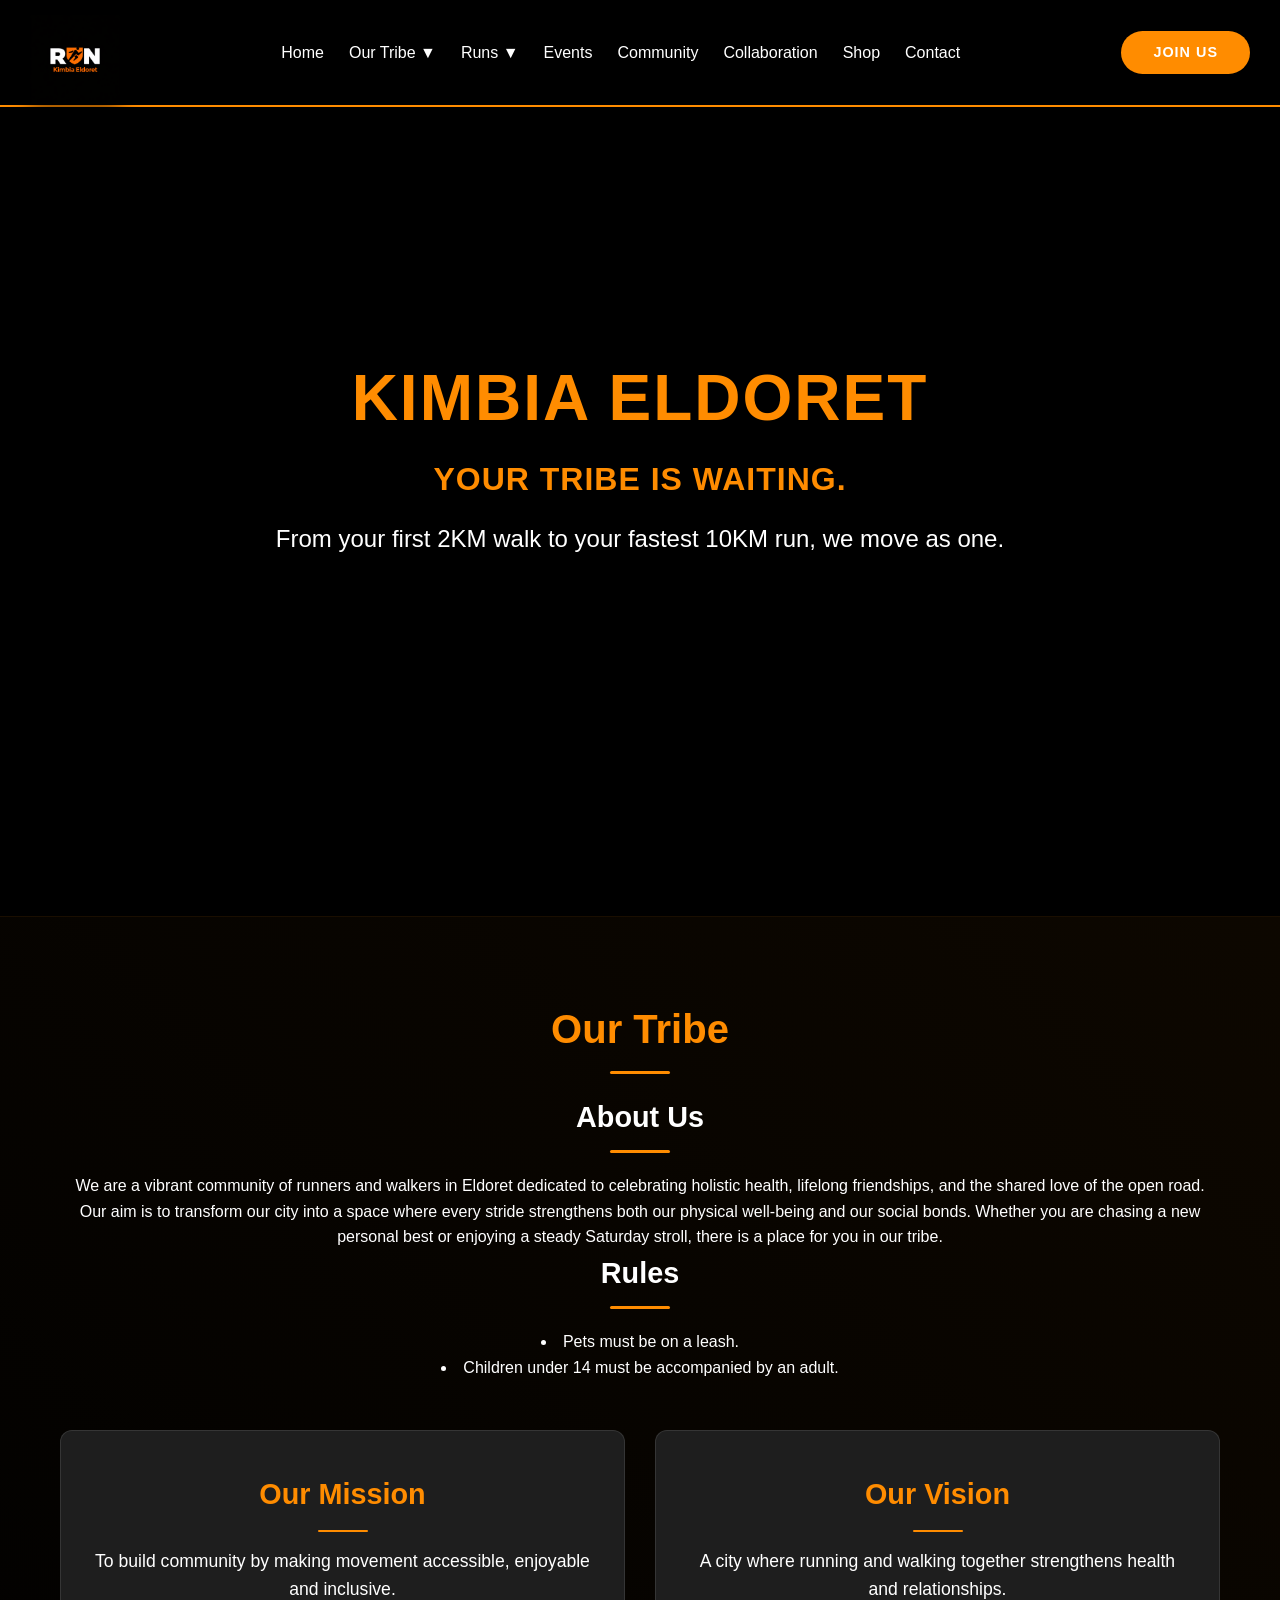
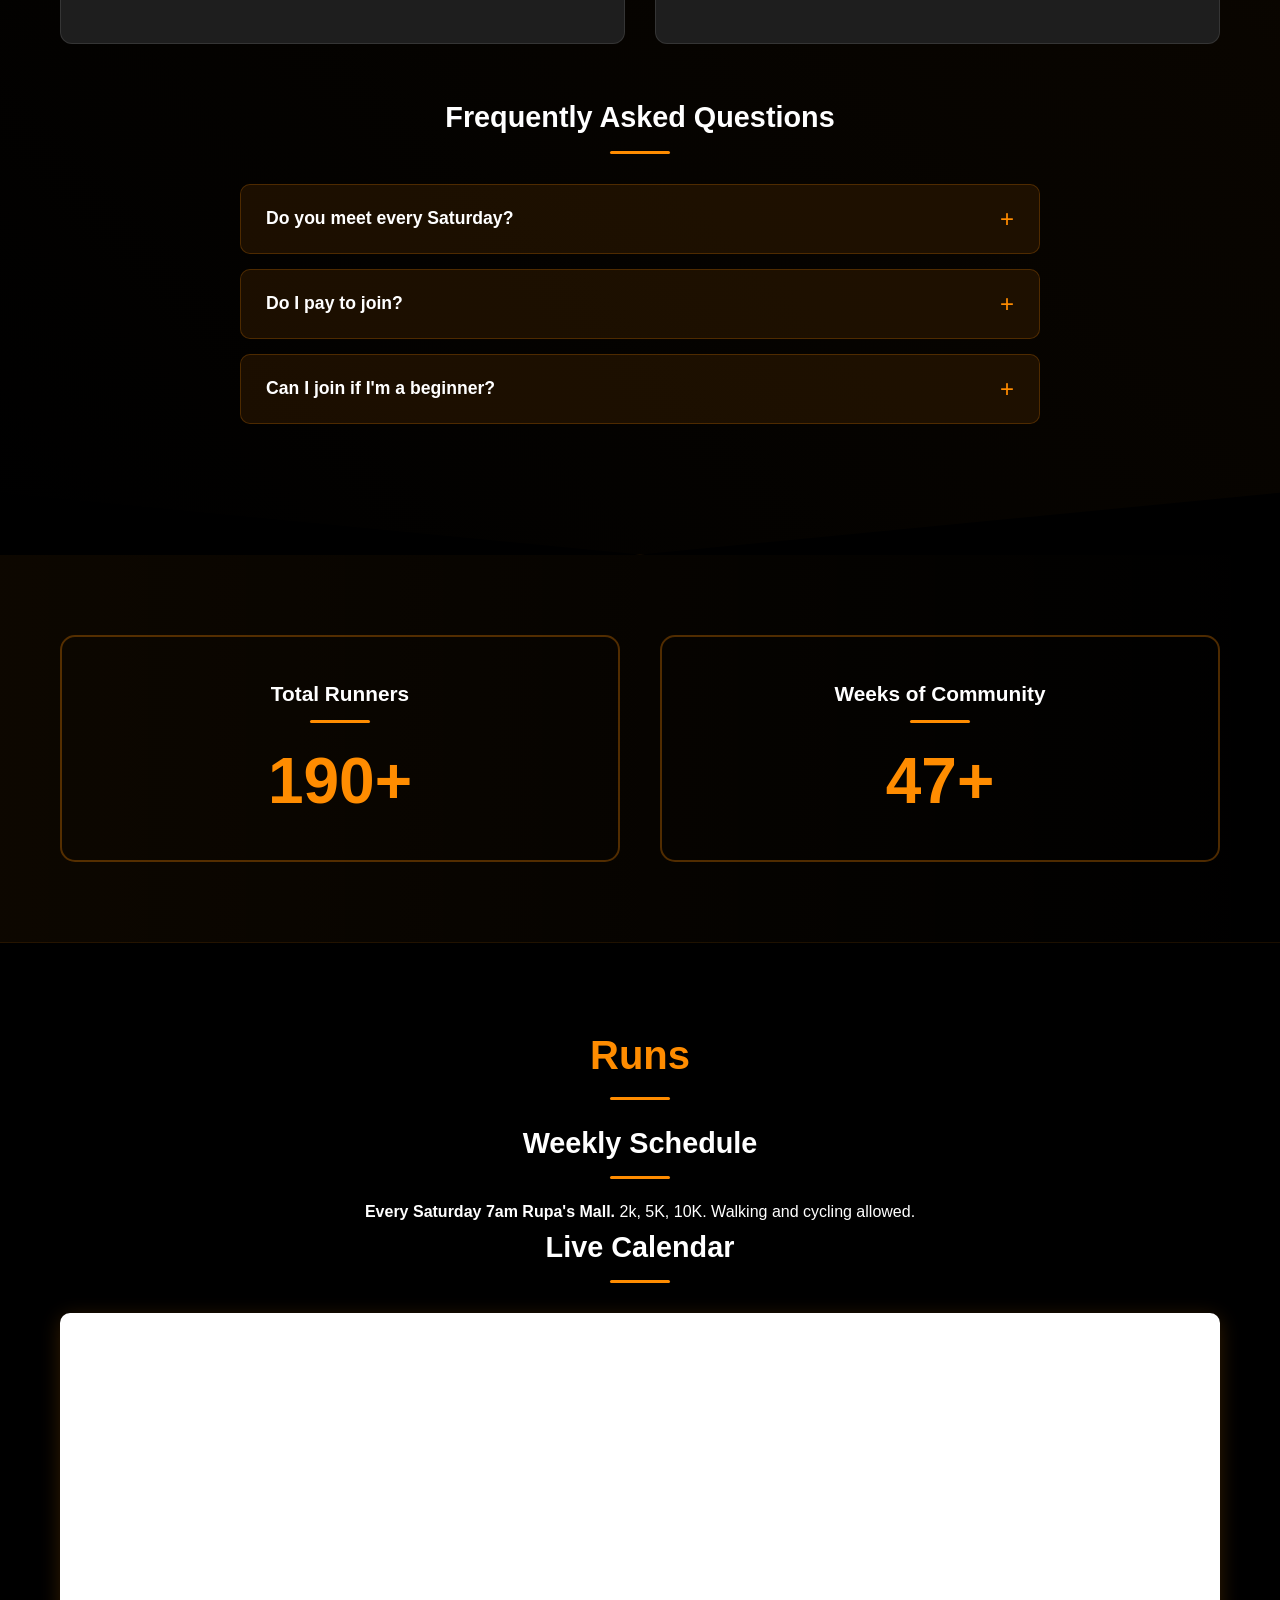
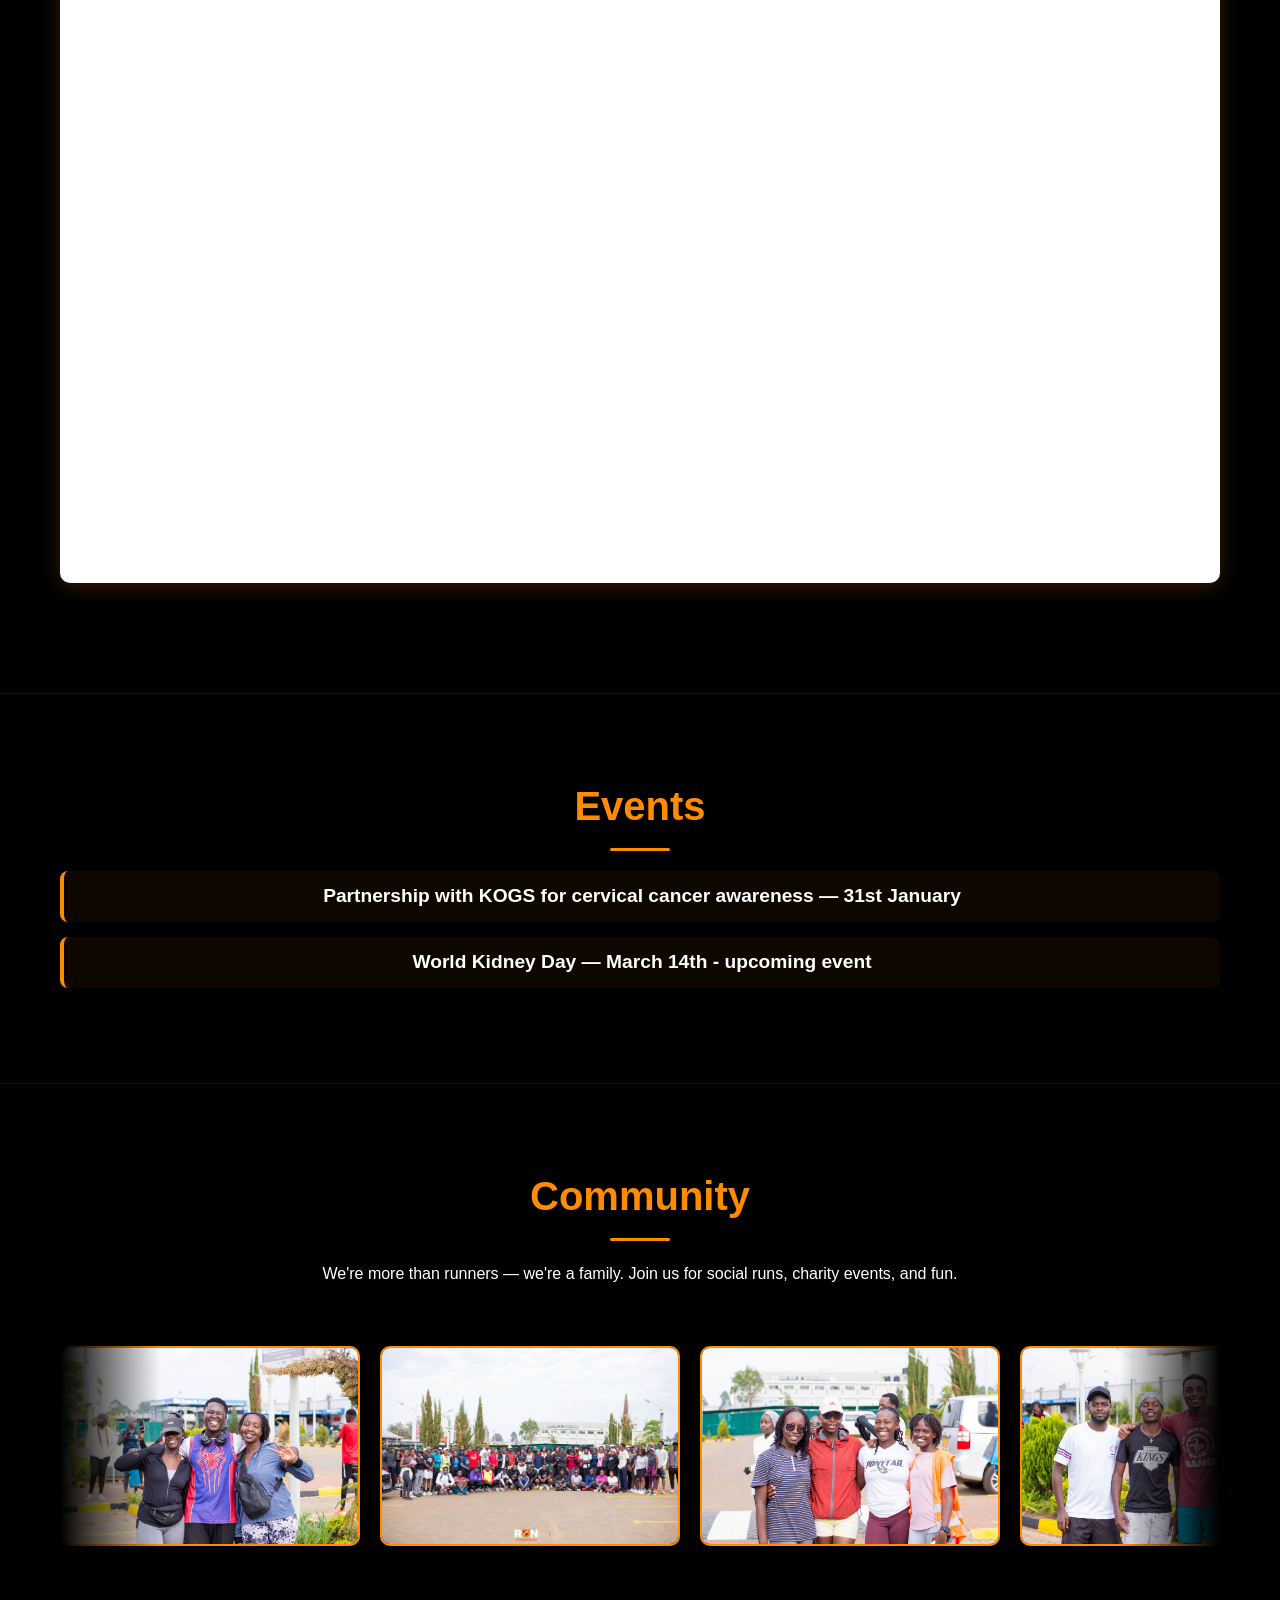
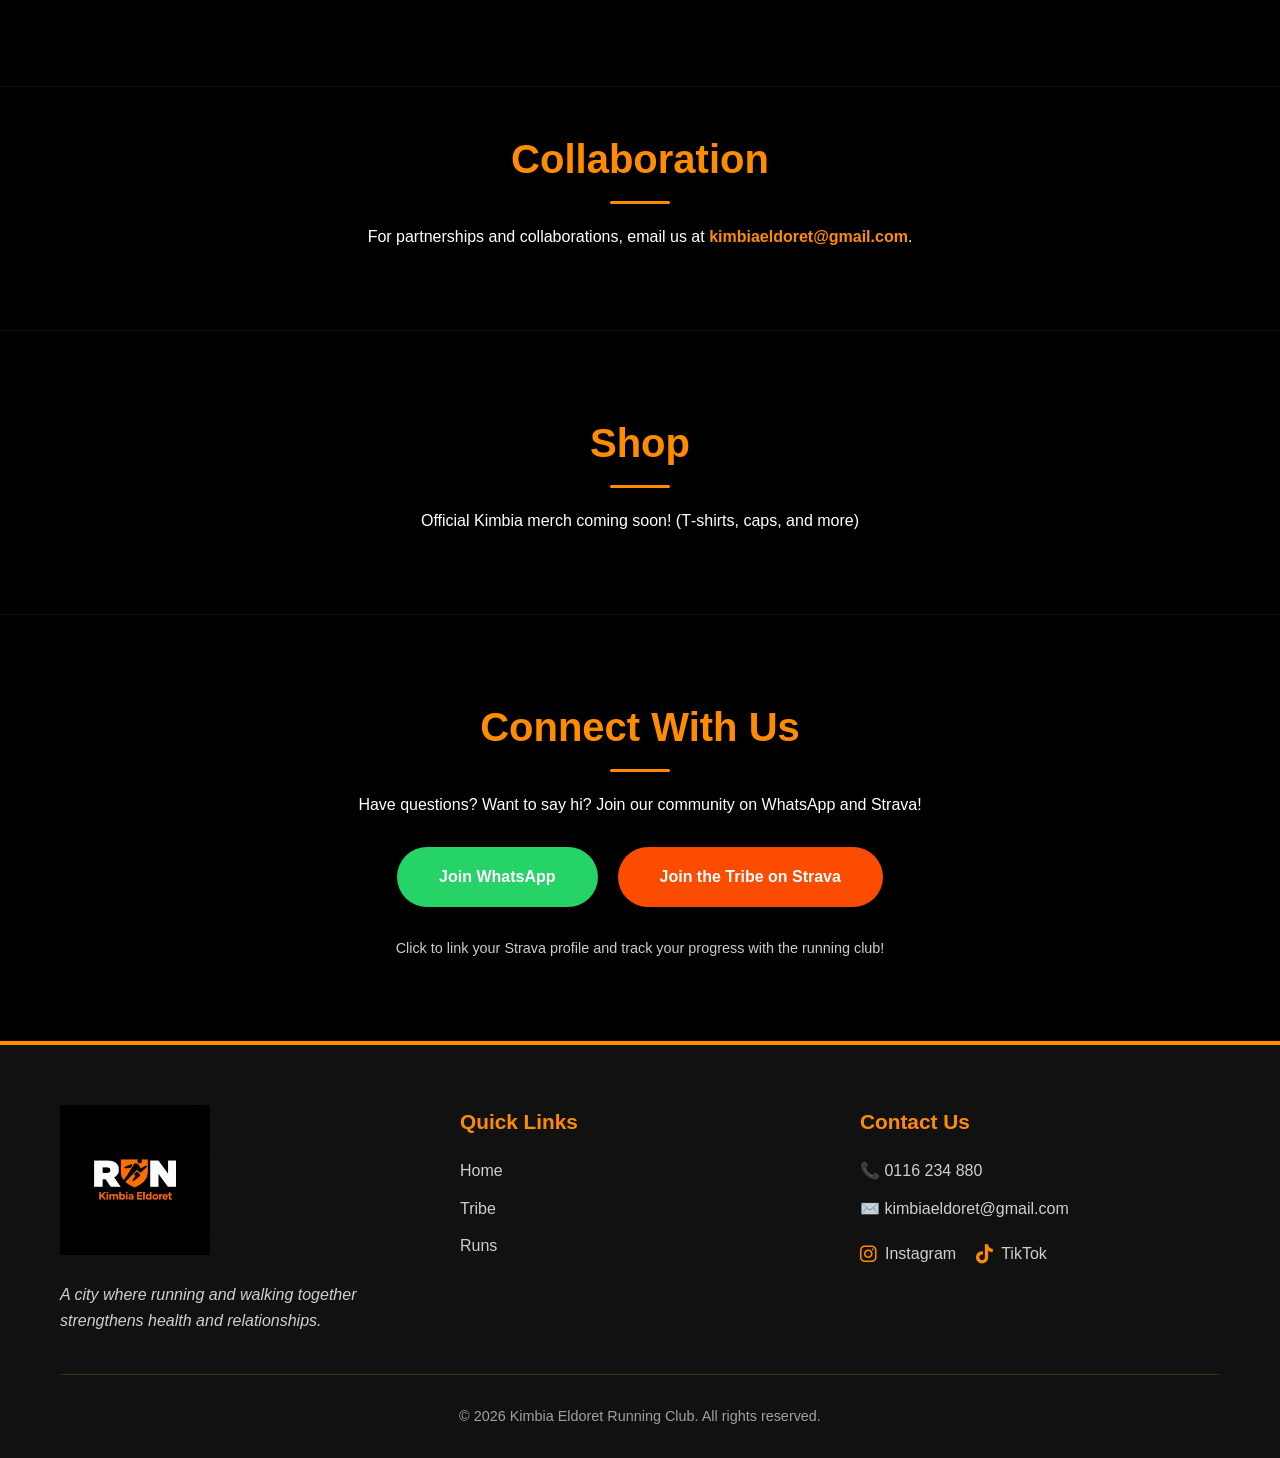
==== index.html @ 90bef779 "first commit of new changes made" ====
<!DOCTYPE html>
<html lang="en">

<head>
    <meta charset="UTF-8">
    <meta name="viewport" content="width=device-width, initial-scale=1.0">
    <title>Kimbia Eldoret | Running Club</title>
    <link rel="stylesheet" href="style.css">
    <!-- Font Awesome for social media icons -->
    <link rel="stylesheet" href="https://cdnjs.cloudflare.com/ajax/libs/font-awesome/6.0.0/css/all.min.css">
</head>

<body>

    <!-- ============================================ -->
    <!-- STICKY NAVIGATION - with Logo as Image
    /* ============================================ -->
    <nav class="sticky-nav">
        <div class="nav-container">
            <!-- Logo replaced with image -->
            <div class="logo">
                <a href="#home">
                    <img src="logo.png" alt="Kimbia Eldoret Logo" class="logo-img">
                </a>
            </div>

            <ul class="nav-menu">
                <li><a href="#home">Home</a></li>

                <li class="dropdown">
                    <a href="#our-tribe">Our Tribe ▼</a>
                    <ul class="dropdown-content">
                        <li><a href="#about-us">About Us</a></li>
                        <li><a href="#rules">Rules</a></li>
                        <li><a href="#faqs">FAQs</a></li>
                    </ul>
                </li>

                <li class="dropdown">
                    <a href="#runs">Runs ▼</a>
                    <ul class="dropdown-content">
                        <li><a href="#weekly-schedule">Weekly Schedule</a></li>
                        <li><a href="#live-calendar">Live Calendar</a></li>
                    </ul>
                </li>

                <li><a href="#events">Events</a></li>
                <li><a href="#community">Community</a></li>
                <li><a href="#collaboration">Collaboration</a></li>
                <li><a href="#shop">Shop</a></li>
                <li><a href="#contact">Contact</a></li>
            </ul>

            <a href="https://www.instagram.com/kimbiaeldoret" target="_blank" class="join-btn">Join Us</a>

            <div class="mobile-toggle">☰</div>
        </div>
    </nav>

    <!-- ============================================ -->
    <!-- HERO SECTION WITH VIDEO BACKGROUND
    /* ============================================ -->
    <section id="home">
        <!-- Video Background -->
        <video autoplay muted loop playsinline class="hero-video">
            <source src="hero-video.mp4" type="video/mp4">
            <!-- Fallback text if video doesn't load -->
            Your browser does not support the video tag.
        </video>

        <!-- Overlay to ensure text readability -->
        <div class="hero-overlay"></div>

        <!-- Hero Content -->
        <div class="container hero-content">
            <h1>KIMBIA ELDORET</h1>
            <h1>Your Tribe is Waiting.</h1>
            <p class="hero-subheadline">From your first 2KM walk to your fastest 10KM run, we move as one.</p>
        </div>
    </section>

   

    <!-- ============================================ -->
    <!-- OUR TRIBE SECTION
    /* ============================================ -->
    <section id="our-tribe">
        <div class="container">
            <h2>Our Tribe</h2>

            <!-- About Us Article -->
            <article id="about-us">
                <h3>About Us</h3>
                <p>We are a vibrant community of runners and walkers in Eldoret dedicated to celebrating holistic
                    health, lifelong
                    friendships, and the shared love of the open road. Our aim is to transform our city into a space
                    where every stride
                    strengthens both our physical well-being and our social bonds. Whether you are chasing a new
                    personal best or enjoying a
                    steady Saturday stroll, there is a place for you in our tribe.</p>
            </article>

            <!-- Rules Article -->
            <article id="rules">
                <h3>Rules</h3>
                <ul>
                    <li>Pets must be on a leash.</li>
                    <li>Children under 14 must be accompanied by an adult.</li>
                </ul>
            </article>

            <!-- ============================================ -->
            <!-- MISSION & VISION GRID
            /* ============================================ -->
            <div class="mission-vision-grid">
                <article class="mission-card">
                    <h3>Our Mission</h3>
                    <p>To build community by making movement accessible, enjoyable and inclusive.</p>
                </article>

                <article class="vision-card">
                    <h3>Our Vision</h3>
                    <p>A city where running and walking together strengthens health and relationships.</p>
                </article>
            </div>

            <!-- ============================================ -->
            <!-- FAQ ACCORDION SECTION - Proper structure for JS toggle
            /* ============================================ -->
            <article id="faqs">
                <h3>Frequently Asked Questions</h3>
                <div class="faq-accordion">
                    <!-- FAQ Item 1 -->
                    <div class="faq-item">
                        <button class="faq-question" aria-expanded="false">
                            Do you meet every Saturday?
                            <span class="faq-icon">+</span>
                        </button>
                        <div class="faq-answer">
                            <p>Yes, every Saturday at 7am at Rupa's Mall. We gather by the main entrance and start
                                promptly at 7:00 AM.</p>
                        </div>
                    </div>

                    <!-- FAQ Item 2 -->
                    <div class="faq-item">
                        <button class="faq-question" aria-expanded="false">
                            Do I pay to join?
                            <span class="faq-icon">+</span>
                        </button>
                        <div class="faq-answer">
                            <p>No, membership is completely free! Just show up on Saturday with your running shoes and
                                positive energy.</p>
                        </div>
                    </div>

                    <!-- FAQ Item 3 -->
                    <div class="faq-item">
                        <button class="faq-question" aria-expanded="false">
                            Can I join if I'm a beginner?
                            <span class="faq-icon">+</span>
                        </button>
                        <div class="faq-answer">
                            <p>Absolutely! All paces are welcome. We have groups for walkers, beginners, intermediate,
                                and advanced runners.</p>
                        </div>
                    </div>
                </div>
            </article>
        </div>
    </section>

    <!-- ============================================ -->
    <!-- STATISTICS SECTION
    /* ============================================ -->
    <section id="stats">
        <div class="container stats-grid">
            <div class="stat-box">
                <h3>Total Runners</h3>
                <div class="counter" id="runners-counter">0</div>
            </div>
            <div class="stat-box">
                <h3>Weeks of Community</h3>
                <div class="counter" id="weeks-counter">0</div>
            </div>
        </div>
    </section>

    <!-- ============================================ -->
    <!-- RUNS SECTION
    /* ============================================ -->
    <section id="runs">
        <div class="container">
            <h2>Runs</h2>

            <article id="weekly-schedule">
                <h3>Weekly Schedule</h3>
                <p><strong>Every Saturday 7am Rupa's Mall.</strong> 2k, 5K, 10K. Walking and cycling allowed.</p>
            </article>

            <!-- ============================================ -->
            <!-- LIVE CALENDAR - Google Calendar Embed
            /* ============================================ -->
            <article id="live-calendar">
                <h3>Live Calendar</h3>
                <div class="calendar-container">
                    <iframe src="https://calendar.google.com/calendar/embed?src=kimmeenjoroge%40gmail.com&ctz=UTC"
                        style="border: 0" width="100%" height="600" frameborder="0" scrolling="no"
                        title="Kimbia Eldoret Live Calendar">
                    </iframe>
                </div>
            </article>

            
        </div>
    </section>

    <!-- ============================================ -->
    <!-- EVENTS SECTION - Updated header and added World Kidney Day
    /* ============================================ -->
    <section id="events">
        <div class="container">
            <h2>Events</h2>
            <ul class="events-list">
                <li><strong>Partnership with KOGS for cervical cancer awareness — 31st January</strong></li>
                <li><strong>World Kidney Day — March 14th - upcoming event</strong></li>
            </ul>
        </div>
    </section>

    <!-- ============================================ -->
    <!-- COMMUNITY SECTION with Image Carousel
    /* ============================================ -->
    <section id="community">
        <div class="container">
            <h2>Community</h2>
            <p>We're more than runners — we're a family. Join us for social runs, charity events, and fun.</p>

            <!-- Image Carousel for community photos -->
            <div class="image-carousel">
                <div class="carousel-track">
                    <img src="run1.jpeg" alt="Kimbia Eldoret community run 1" loading="lazy">
                    <img src="run2.jpeg" alt="Kimbia Eldoret community run 2" loading="lazy">
                    <img src="run3.jpeg" alt="Kimbia Eldoret community run 3" loading="lazy">
                    <img src="run4.jpeg" alt="Kimbia Eldoret community run 4" loading="lazy">
                    <img src="run5.jpeg" alt="Kimbia Eldoret community run 5" loading="lazy">
                    <img src="run6.jpeg" alt="Kimbia Eldoret community run 6" loading="lazy">
                </div>
            </div>
        </div>
    </section>

    <!-- ============================================ -->
    <!-- COLLABORATION SECTION with Email Link
    /* ============================================ -->
    <section id="collaboration">
        <div class="container">
            <h2>Collaboration</h2>
            <p>For partnerships and collaborations, email us at
                <a href="mailto:kimbiaeldoret@gmail.com" class="email-link">kimbiaeldoret@gmail.com</a>.
            </p>
        </div>
    </section>

    <!-- ============================================ -->
    <!-- SHOP SECTION
    /* ============================================ -->
    <section id="shop">
        <div class="container">
            <h2>Shop</h2>
            <p>Official Kimbia merch coming soon! (T‑shirts, caps, and more)</p>
        </div>
    </section>

    <!-- ============================================ -->
    <!-- CONTACT SECTION - Updated with WhatsApp & Strava
    /* ============================================ -->
    <section id="contact">
        <div class="container">
            <h2>Connect With Us</h2>
            <p>Have questions? Want to say hi? Join our community on WhatsApp and Strava!</p>

            <div class="social-buttons">
                <!-- Updated WhatsApp Button -->
                <a href="https://chat.whatsapp.com/BTXU8tAMZ2V24nIM5ICa4U?mode=gi_t" target="_blank"
                    class="whatsapp-btn">Join WhatsApp</a>

                <!-- New Strava Button -->
                <a href="https://strava.app.link/YNrkjTAF10b" target="_blank" class="strava-btn">Join the Tribe on
                    Strava</a>
            </div>

            <p class="strava-description">Click to link your Strava profile and track your progress with the running
                club!</p>
        </div>
    </section>

    
    <!-- ============================================ -->
    <!-- MODERN FOOTER - Three Column Grid with FontAwesome Icons
    /* ============================================ -->
    <footer>
        <div class="container">
            <div class="footer-grid">
                <!-- Column 1: Logo and Vision -->
                <div class="footer-col">
                    <img src="logo.png" alt="Kimbia Eldoret" class="footer-logo">
                    <p class="footer-vision">A city where running and walking together strengthens health and
                        relationships.</p>
                </div>

                <!-- Column 2: Quick Links -->
                <div class="footer-col">
                    <h4>Quick Links</h4>
                    <ul class="footer-links">
                        <li><a href="#home">Home</a></li>
                        <li><a href="#our-tribe">Tribe</a></li>
                        <li><a href="#runs">Runs</a></li>
                    </ul>
                </div>

                <!-- Column 3: Contact Info with Icon-Ready Social Links -->
                <div class="footer-col">
                    <h4>Contact Us</h4>
                    <ul class="footer-contact">
                        <li><a href="tel:0116234880">📞 0116 234 880</a></li>
                        <li><a href="mailto:kimbiaeldoret@gmail.com">✉️ kimbiaeldoret@gmail.com</a></li>
                    </ul>
                    <div class="footer-social">
                        <a href="https://www.instagram.com/kimbiaeldoret" target="_blank">
                            <i class="fab fa-instagram"></i> Instagram
                        </a>
                        <a href="https://www.tiktok.com/@kimbia.eldoret" target="_blank">
                            <i class="fab fa-tiktok"></i> TikTok
                        </a>
                    </div>
                </div>
            </div>

            <!-- Copyright -->
            <div class="footer-bottom">
                <p>&copy; 2026 Kimbia Eldoret Running Club. All rights reserved.</p>
            </div>
        </div>
    </footer>

    <script src="script.js"></script>
</body>

</html>
---- style.css ----
/* ============================================ */
/* GLOBAL STYLES & THEME VARIABLES
/* ============================================ */
:root {
    --black: #000000;
    --white: #FFFFFF;
    --orange: #FF8C00;
    /* International Orange */
    --orange-hover: #FF6A00;
    /* Slightly darker for hover effects */
    --transparent-black: rgba(0, 0, 0, 0.9);
    --semi-transparent: rgba(0, 0, 0, 0.7);
    --whatsapp-green: #25D366;
    --whatsapp-hover: #128C7E;
    --footer-bg: #111111;
    /* Dark grey for footer */
}

* {
    margin: 0;
    padding: 0;
    box-sizing: border-box;
}

body {
    font-family: 'Segoe UI', Tahoma, Geneva, Verdana, sans-serif;
    background-color: var(--black);
    color: var(--white);
    line-height: 1.6;
    overflow-x: hidden;
}

.container {
    max-width: 1200px;
    margin: 0 auto;
    padding: 0 20px;
}

/* ============================================ */
/* TYPOGRAPHY & LINKS - Using responsive units
/* ============================================ */
a {
    color: var(--white);
    text-decoration: none;
    transition: color 0.3s ease;
}

a:hover {
    color: var(--orange);
}

h1,
h2,
h3,
h4 {
    margin-bottom: 20px;
    font-weight: 600;
    text-align: center;
    /* Center all headers */
}

/* Header decorative elements centered - CRITICAL for symmetry */
h2::after,
h3::after {
    content: '';
    display: block;
    width: 60px;
    height: 3px;
    background-color: var(--orange);
    margin: 10px auto 0;
    /* Auto margins ensure perfect centering */
    border-radius: 2px;
}

h1 {
    font-size: clamp(2rem, 5vw, 3rem);
}

h2 {
    font-size: clamp(1.8rem, 4vw, 2.5rem);
    color: var(--orange);
}

h3 {
    font-size: clamp(1.4rem, 3vw, 1.8rem);
}

section {
    padding: 80px 0;
    border-bottom: 1px solid rgba(255, 140, 0, 0.1);
}

/* ============================================ */
/* STICKY NAVIGATION - Mobile optimized
/* ============================================ */
.sticky-nav {
    position: sticky;
    top: 0;
    z-index: 1000;
    background-color: var(--transparent-black);
    backdrop-filter: blur(10px);
    border-bottom: 2px solid var(--orange);
    display: flex;
    align-items: center;
}

.nav-container {
    max-width: 1400px;
    margin: 0 auto;
    padding: 0 30px;
    display: flex;
    justify-content: space-between;
    align-items: center;
    width: 100%;
}

/* ============================================ */
/* LOGO STYLING - Reduced to 3/4 size
/* ============================================ */
.logo {
    display: flex;
    align-items: center;
    height: 100%;
}

.logo a {
    display: flex;
    align-items: center;
    height: 100%;
}

.logo img {
    max-height: 90px;
    /* 3/4 of 120px = 90px */
    width: auto;
    margin-top: 15px;
    filter: drop-shadow(0px 4px 10px rgba(0, 0, 0, 0.5));
    transition: transform 0.3s ease;
}

.logo img:hover {
    transform: scale(1.05);
}

/* ============================================ */
/* Desktop Navigation Menu
/* ============================================ */
.nav-menu {
    display: flex;
    list-style: none;
    gap: 25px;
    align-items: center;
}

.nav-menu>li {
    position: relative;
}

.nav-menu>li>a {
    font-weight: 500;
    padding: 5px 0;
    position: relative;
    font-size: 1rem;
}

.nav-menu>li>a::after {
    content: '';
    position: absolute;
    bottom: 0;
    left: 0;
    width: 0;
    height: 2px;
    background-color: var(--orange);
    transition: width 0.3s ease;
}

.nav-menu>li>a:hover::after {
    width: 100%;
}

/* ============================================ */
/* DROPDOWN MENUS - Ensure click pathways are clear
/* ============================================ */
.dropdown-content {
    position: absolute;
    top: 100%;
    left: 0;
    background-color: var(--black);
    min-width: 200px;
    box-shadow: 0 8px 16px rgba(255, 140, 0, 0.2);
    border: 1px solid var(--orange);
    border-radius: 5px;
    opacity: 0;
    visibility: hidden;
    transform: translateY(-10px);
    transition: all 0.3s ease;
    z-index: 1001;
    list-style: none;
    pointer-events: none;
    /* Prevent interference when hidden */
}

.dropdown:hover .dropdown-content {
    opacity: 1;
    visibility: visible;
    transform: translateY(0);
    pointer-events: auto;
    /* Enable clicks when visible */
}

.dropdown-content li {
    padding: 12px 20px;
    border-bottom: 1px solid rgba(255, 140, 0, 0.2);
}

.dropdown-content li:last-child {
    border-bottom: none;
}

.dropdown-content li:hover {
    background-color: rgba(255, 140, 0, 0.1);
}

.dropdown-content a {
    color: var(--white);
    display: block;
    cursor: pointer;
    /* Ensure cursor indicates clickable */
}

.dropdown-content a:hover {
    color: var(--orange);
}

/* ============================================ */
/* JOIN US BUTTON (with pulse animation)
/* ============================================ */
.join-btn {
    background-color: var(--orange);
    color: var(--white) !important;
    padding: 8px 30px;
    border-radius: 50px;
    font-weight: 700;
    text-transform: uppercase;
    letter-spacing: 1px;
    border: 2px solid transparent;
    transition: all 0.3s ease;
    animation: pulse 2s infinite;
    font-size: 0.9rem;
}

.join-btn:hover {
    background-color: transparent;
    border-color: var(--orange);
    color: var(--orange) !important;
    animation: none;
}

/* Pulse animation for Join Us button */
@keyframes pulse {
    0% {
        transform: scale(1);
    }

    50% {
        transform: scale(1.05);
    }

    100% {
        transform: scale(1);
    }
}

/* ============================================ */
/* MOBILE MENU (Hamburger)
/* ============================================ */
.mobile-toggle {
    display: none;
    font-size: 2rem;
    color: var(--orange);
    cursor: pointer;
}

/* ============================================ */
/* HERO SECTION WITH VIDEO BACKGROUND
/* ============================================ */
#home {
    min-height: 90vh;
    position: relative;
    overflow: hidden;
    display: flex;
    align-items: center;
    text-align: center;
    padding: 0;
}

/* Video styling */
#home video {
    position: absolute;
    top: 0;
    left: 0;
    width: 100%;
    height: 100%;
    object-fit: cover;
    z-index: 0;
}

/* Gradient overlay for text readability */
.hero-overlay {
    position: absolute;
    top: 0;
    left: 0;
    width: 100%;
    height: 100%;
    background: linear-gradient(to bottom, rgba(0, 0, 0, 0.7), rgba(0, 0, 0, 0.3));
    z-index: 1;
}

/* Hero content positioning - Adjusted to push text higher */
.hero-content {
    position: relative;
    z-index: 2;
    width: 100%;
    padding-top: 2px;
    margin-bottom: 0;
    transform: translateY(-60px);
}

/* Main headline - Original size */
#home h1:first-of-type {
    color: var(--orange);
    font-weight: 800;
    text-transform: uppercase;
    font-size: clamp(2.5rem, 6vw, 4rem);
    margin-bottom: 5px;
    text-shadow: 2px 2px 4px rgba(0, 0, 0, 0.5);
    letter-spacing: 2px;
}

/* 'Your Tribe is Waiting' - Half size */
#home h1:last-of-type {
    color: var(--orange);
    font-weight: 600;
    text-transform: uppercase;
    font-size: clamp(1.5rem, 3vw, 2rem);
    margin-bottom: 15px;
    text-shadow: 2px 2px 4px rgba(0, 0, 0, 0.5);
    letter-spacing: 1px;
}

/* Sub-headline styling - Clean white text */
.hero-subheadline {
    font-size: clamp(1rem, 2.5vw, 1.5rem);
    color: var(--white);
    max-width: 800px;
    margin: 0 auto;
    text-shadow: 1px 1px 3px rgba(0, 0, 0, 0.5);
    line-height: 1.6;
    padding: 0 20px;
}


/* ============================================ */
/* OUR TRIBE SECTION (with shoe arch clip-path)
/* ============================================ */
#our-tribe {
    clip-path: polygon(0 0, 100% 0, 100% 95%, 50% 100%, 0 95%);
    background: linear-gradient(45deg, rgba(0, 0, 0, 0.95), rgba(255, 140, 0, 0.05));
    padding-bottom: 100px;
}
/* Center text for About Us and Rules */
#about-us p,
#rules ul {
    text-align: center;
}

#rules ul {
    list-style-position: inside;
    /* Ensures bullet points stay attached to the centered text */
}
/* Using !important to override any hidden conflicts */
#community p,
#runs #weekly-schedule p,
#collaboration p,
#shop p,
#contact p {
    text-align: center !important;
    margin-left: auto !important;
    margin-right: auto !important;
    display: block;
    width: 100%;
}
/* ============================================ */
/* MISSION & VISION GRID
/* ============================================ */
.mission-vision-grid {
    display: grid;
    grid-template-columns: 1fr 1fr;
    gap: 30px;
    margin: 50px 0;
}

.mission-card,
.vision-card {
    background-color: #1E1E1E;
    /* Solid dark gray card */
    padding: 40px 30px;
    border-radius: 12px;
    border: 1px solid rgba(255, 255, 255, 0.1);
    /* Subtle white border */
    transition: all 0.3s ease;
    text-align: center;
}

.mission-card:hover,
.vision-card:hover {
    transform: translateY(-5px);
    border-color: var(--orange);
}

.mission-card h3,
.vision-card h3 {
    color: var(--orange);
    margin-bottom: 15px;
    position: relative;
    padding-bottom: 15px;
}

.mission-card h3::after,
.vision-card h3::after {
    content: '';
    position: absolute;
    bottom: 0;
    left: 50%;
    transform: translateX(-50%);
    width: 50px;
    height: 2px;
    background-color: var(--orange);
}

.mission-card p,
.vision-card p {
    font-size: 1.1rem;
    line-height: 1.6;
    color: var(--white);
}

/* ============================================ */
/* FAQ ACCORDION STYLING - Updated with explicit animation pathways
/* ============================================ */
.faq-accordion {
    max-width: 800px;
    margin: 30px auto;
}

.faq-item {
    margin-bottom: 15px;
    border: 1px solid rgba(255, 140, 0, 0.3);
    border-radius: 10px;
    overflow: hidden;
    background-color: rgba(0, 0, 0, 0.3);
}

.faq-question {
    width: 100%;
    padding: 20px 25px;
    background-color: rgba(255, 140, 0, 0.1);
    border: none;
    color: var(--white);
    font-size: 1.1rem;
    font-weight: 600;
    text-align: left;
    cursor: pointer;
    display: flex;
    justify-content: space-between;
    align-items: center;
    transition: background-color 0.3s ease;
}

.faq-question:hover {
    background-color: rgba(255, 140, 0, 0.2);
}

.faq-question[aria-expanded="true"] {
    background-color: rgba(255, 140, 0, 0.25);
    border-bottom: 1px solid var(--orange);
}

.faq-icon {
    font-size: 1.5rem;
    font-weight: 300;
    color: var(--orange);
    transition: transform 0.3s ease;
}

.faq-question[aria-expanded="true"] .faq-icon {
    transform: rotate(45deg);
}

/* FAQ Answer - Collapsed state with specific cubic-bezier */
.faq-answer {
    max-height: 0;
    overflow: hidden;
    transition: max-height 0.5s cubic-bezier(0, 1, 0, 1);
    background-color: rgba(0, 0, 0, 0.5);
}

.faq-answer p {
    padding: 20px 25px;
    color: var(--white);
    line-height: 1.6;
}

/* Active state for FAQ answers - Expanded with ease-in transition */
.faq-answer.active {
    max-height: 1000px;
    /* Large enough to accommodate any content */
    transition: max-height 1s ease-in;
}

/* ============================================ */
/* STATISTICS SECTION (live counters)
/* ============================================ */
#stats {
    background: linear-gradient(to right, rgba(255, 140, 0, 0.05), transparent);
}

.stats-grid {
    display: grid;
    grid-template-columns: repeat(auto-fit, minmax(250px, 1fr));
    gap: 40px;
    text-align: center;
}

.stat-box {
    padding: 40px 20px;
    border: 2px solid rgba(255, 140, 0, 0.3);
    border-radius: 15px;
    transition: transform 0.3s ease, border-color 0.3s ease;
}

.stat-box:hover {
    transform: translateY(-5px);
    border-color: var(--orange);
}

/* Counter styling - Large, bold, International Orange */
.counter {
    font-size: clamp(3rem, 6vw, 4rem);
    font-weight: 800;
    color: var(--orange);
    line-height: 1.2;
    margin-top: 15px;
}

.stat-box h3 {
    color: var(--white);
    font-size: clamp(1.1rem, 2vw, 1.3rem);
    font-weight: 600;
}


/* ============================================ */
/* EVENTS SECTION - Styling for events list
/* ============================================ */
.events-list {
    list-style: none;
    padding: 0;
    text-align: center;
}

.events-list li {
    margin-bottom: 15px;
    font-size: 1.2rem;
    padding: 10px;
    background-color: rgba(255, 140, 0, 0.05);
    border-radius: 8px;
    border-left: 4px solid var(--orange);
}

/* ============================================ */
/* CALENDAR CONTAINER - Responsive aspect ratio
/* ============================================ */
.calendar-container {
    position: relative;
    padding-bottom: 75%;
    /* 4:3 aspect ratio */
    height: 0;
    overflow: hidden;
    margin: 30px 0;
    border-radius: 10px;
    box-shadow: 0 4px 20px rgba(255, 140, 0, 0.2);
}

.calendar-container iframe {
    position: absolute;
    top: 0;
    left: 0;
    width: 100%;
    height: 100%;
    border: 0;
    background-color: #fff;
}

/* ============================================ */
/* IMAGE CAROUSEL - Continuous infinite loop
/* ============================================ */
.image-carousel {
    width: 100%;
    overflow: hidden;
    margin: 40px 0;
    padding: 20px 0;
    position: relative;
}

.image-carousel::before,
.image-carousel::after {
    content: '';
    position: absolute;
    top: 0;
    width: 100px;
    height: 100%;
    z-index: 2;
    pointer-events: none;
}

.image-carousel::before {
    left: 0;
    background: linear-gradient(to right, var(--black), transparent);
}

.image-carousel::after {
    right: 0;
    background: linear-gradient(to left, var(--black), transparent);
}

.carousel-track {
    display: flex;
    gap: 20px;
    animation: scroll 30s linear infinite;
    width: fit-content;
}

/* Pause animation on hover */
.image-carousel:hover .carousel-track {
    animation-play-state: paused;
}

.carousel-track img {
    width: 300px;
    height: 200px;
    object-fit: cover;
    border-radius: 10px;
    border: 2px solid var(--orange);
    transition: transform 0.3s ease;
    flex-shrink: 0;
}

.carousel-track img:hover {
    transform: scale(1.05);
    border-color: var(--white);
}

/* Continuous scrolling animation */
@keyframes scroll {
    0% {
        transform: translateX(0);
    }

    100% {
        transform: translateX(calc(-300px * 3 - 60px));
    }
}

/* ============================================ */
/* COLLABORATION SECTION - Reduced spacing
/* ============================================ */
#collaboration {
    padding-top: 40px;
    /* Reduced from default 80px */
    margin-top: 0;
}

.email-link {
    color: var(--orange);
    font-weight: 700;
    text-decoration: none;
    position: relative;
    transition: all 0.3s ease;
}

.email-link::after {
    content: '';
    position: absolute;
    bottom: -2px;
    left: 0;
    width: 0;
    height: 2px;
    background-color: var(--orange);
    transition: width 0.3s ease;
}

.email-link:hover {
    color: var(--white);
}

.email-link:hover::after {
    width: 100%;
    background-color: var(--white);
}

/* ============================================ */
/* SOCIAL BUTTONS (WhatsApp & Strava)
/* ============================================ */
.social-buttons {
    display: flex;
    gap: 20px;
    justify-content: center;
    margin: 30px 0;
}

.whatsapp-btn,
.strava-btn {
    display: inline-block;
    padding: 15px 40px;
    border-radius: 50px;
    font-weight: 700;
    transition: all 0.3s ease;
    border: 2px solid transparent;
    text-align: center;
}

.whatsapp-btn {
    background-color: var(--whatsapp-green);
    color: var(--white);
}

.whatsapp-btn:hover {
    background-color: transparent;
    border-color: var(--whatsapp-green);
    color: var(--whatsapp-green);
}

.strava-btn {
    background-color: #FC4C02;
    /* Strava orange */
    color: var(--white);
}

.strava-btn:hover {
    background-color: transparent;
    border-color: #FC4C02;
    color: #FC4C02;
}

.strava-description {
    text-align: center;
    margin-top: 20px;
    color: rgba(255, 255, 255, 0.8);
    font-size: 0.9rem;
}


/* ============================================ */
/* REVEAL ANIMATION CLASS (for scroll effects)
/* ============================================ */
.reveal {
    opacity: 0;
    transform: translateY(30px);
    transition: all 0.8s ease;
}

.reveal.active {
    opacity: 1;
    transform: translateY(0);
}

/* ============================================ */
/* MODERN FOOTER STYLES - Three Column Grid with Icons
/* ============================================ */
footer {
    background-color: var(--footer-bg);
    padding: 60px 0 30px;
    border-top: 4px solid var(--orange);
}

.footer-grid {
    display: grid;
    grid-template-columns: repeat(3, 1fr);
    gap: 40px;
    margin-bottom: 40px;
}

.footer-col {
    text-align: left;
}

.footer-col h4 {
    color: var(--orange);
    margin-bottom: 20px;
    font-size: 1.3rem;
    text-align: left;
}

.footer-col h4::after {
    margin: 10px 0 0;
    width: 40px;
}

.footer-logo {
    max-width: 150px;
    margin-bottom: 20px;
}

.footer-vision {
    color: rgba(255, 255, 255, 0.8);
    font-style: italic;
    line-height: 1.6;
}

.footer-links,
.footer-contact {
    list-style: none;
    padding: 0;
}

.footer-links li,
.footer-contact li {
    margin-bottom: 12px;
}

.footer-links a,
.footer-contact a {
    color: rgba(255, 255, 255, 0.8);
    transition: color 0.3s ease;
}

.footer-links a:hover,
.footer-contact a:hover {
    color: var(--orange);
}

.footer-contact li {
    display: flex;
    align-items: center;
    gap: 10px;
    color: rgba(255, 255, 255, 0.8);
}

.footer-social {
    margin-top: 20px;
    display: flex;
    gap: 20px;
}

.footer-social a {
    color: rgba(255, 255, 255, 0.8);
    font-size: 1rem;
    transition: color 0.3s ease;
    display: inline-flex;
    align-items: center;
    gap: 8px;
}

.footer-social a i {
    font-size: 1.2rem;
    color: var(--orange);
    transition: color 0.3s ease;
}

.footer-social a:hover {
    color: var(--orange);
}

.footer-social a:hover i {
    color: var(--white);
}

.footer-bottom {
    text-align: center;
    padding-top: 30px;
    border-top: 1px solid rgba(255, 140, 0, 0.2);
    color: rgba(255, 255, 255, 0.6);
    font-size: 0.9rem;
}

/* ============================================ */
/* UTILITY CLASSES
/* ============================================ */
.text-orange {
    color: var(--orange);
}

.bg-orange {
    background-color: var(--orange);
}

.border-orange {
    border-color: var(--orange);
}

/* ============================================ */
/* RESPONSIVE DESIGN - Mobile First Approach
/* ============================================ */

/* Tablet Styles (max-width: 968px) */
@media screen and (max-width: 968px) {
    .nav-menu {
        display: none;
    }

    .mobile-toggle {
        display: block;
    }

    .nav-menu.active {
        display: flex;
        flex-direction: column;
        position: absolute;
        top: 70px;
        left: 0;
        width: 100%;
        background-color: var(--black);
        padding: 20px;
        border-top: 2px solid var(--orange);
        border-bottom: 2px solid var(--orange);
        z-index: 999;
    }

    .dropdown-content {
        position: static;
        opacity: 1;
        visibility: visible;
        transform: none;
        box-shadow: none;
        margin-top: 10px;
        display: none;
        pointer-events: auto;
        /* Ensure clicks work on mobile */
    }

    .dropdown.active .dropdown-content {
        display: block;
    }

    section {
        padding: 60px 0;
    }

    .footer-grid {
        grid-template-columns: repeat(2, 1fr);
        gap: 30px;
    }
}

/* Mobile Styles (max-width: 768px) */
@media screen and (max-width: 768px) {
    .sticky-nav {
        height: 70px;
    }

    .nav-container {
        padding: 0 20px;
    }

    .logo img {
        max-height: 60px;
        /* Scaled down for mobile */
    }

    .join-btn {
        padding: 6px 20px;
        font-size: 0.8rem;
    }

    section {
        padding: 40px 0;
    }

    


    /* Hero mobile adjustment */
    .hero-content {
        transform: translateY(-20px);
    }

    /* Mission & Vision Grid */
    .mission-vision-grid {
        grid-template-columns: 1fr;
        /* Stack on mobile */
        gap: 20px;
    }

    .mission-card,
    .vision-card {
        padding: 30px 20px;
    }

    /* FAQ mobile */
    .faq-question {
        padding: 15px 20px;
        font-size: 1rem;
    }

    .faq-answer p {
        padding: 15px 20px;
    }

    /* Social Buttons */
    .social-buttons {
        flex-direction: column;
        align-items: center;
        gap: 15px;
    }

    .whatsapp-btn,
    .strava-btn {
        width: 100%;
        max-width: 300px;
    }

    .stats-grid {
        gap: 20px;
    }

    .stat-box {
        padding: 30px 15px;
    }

    .calendar-container {
        padding-bottom: 100%;
        margin: 20px 0;
    }

    .image-carousel {
        margin: 30px 0;
    }

    .carousel-track {
        gap: 15px;
        animation: scroll 20s linear infinite;
    }

    .carousel-track img {
        width: 250px;
        height: 160px;
    }

    @keyframes scroll {
        100% {
            transform: translateX(calc(-250px * 3 - 45px));
        }
    }

    .image-carousel::before,
    .image-carousel::after {
        width: 50px;
    }

    /* Footer */
    .footer-grid {
        grid-template-columns: 1fr;
        /* Stack on mobile */
        gap: 40px;
        text-align: center;
    }

    .footer-col {
        text-align: center;
    }

    .footer-col h4 {
        text-align: center;
    }

    .footer-col h4::after {
        margin: 10px auto 0;
        /* Centered on mobile */
    }

    .footer-social {
        justify-content: center;
    }

    .footer-contact li {
        justify-content: center;
    }
}

/* Small Mobile Styles (max-width: 480px) */
@media screen and (max-width: 480px) {
    .sticky-nav {
        height: 70px;
    }

    .nav-container {
        padding: 0 15px;
    }

    .logo img {
        max-height: 50px;
    }

    .join-btn {
        padding: 5px 15px;
        font-size: 0.75rem;
    }

    .mobile-toggle {
        font-size: 1.8rem;
    }

    .stats-grid {
        grid-template-columns: 1fr;
    }

    .stat-box {
        padding: 25px 15px;
    }

    .container {
        padding: 0 15px;
    }

    .carousel-track img {
        width: 200px;
        height: 130px;
    }

    @keyframes scroll {
        100% {
            transform: translateX(calc(-200px * 3 - 30px));
        }
    }

    .image-carousel::before,
    .image-carousel::after {
        width: 30px;
    }

    .footer-logo {
        max-width: 120px;
    }

    .footer-social {
        flex-wrap: wrap;
    }
}

/* Landscape Mode for Mobile */
@media screen and (max-height: 600px) and (orientation: landscape) {
    #home {
        min-height: 120vh;
    }

    .nav-menu.active {
        max-height: 80vh;
        overflow-y: auto;
    }
}
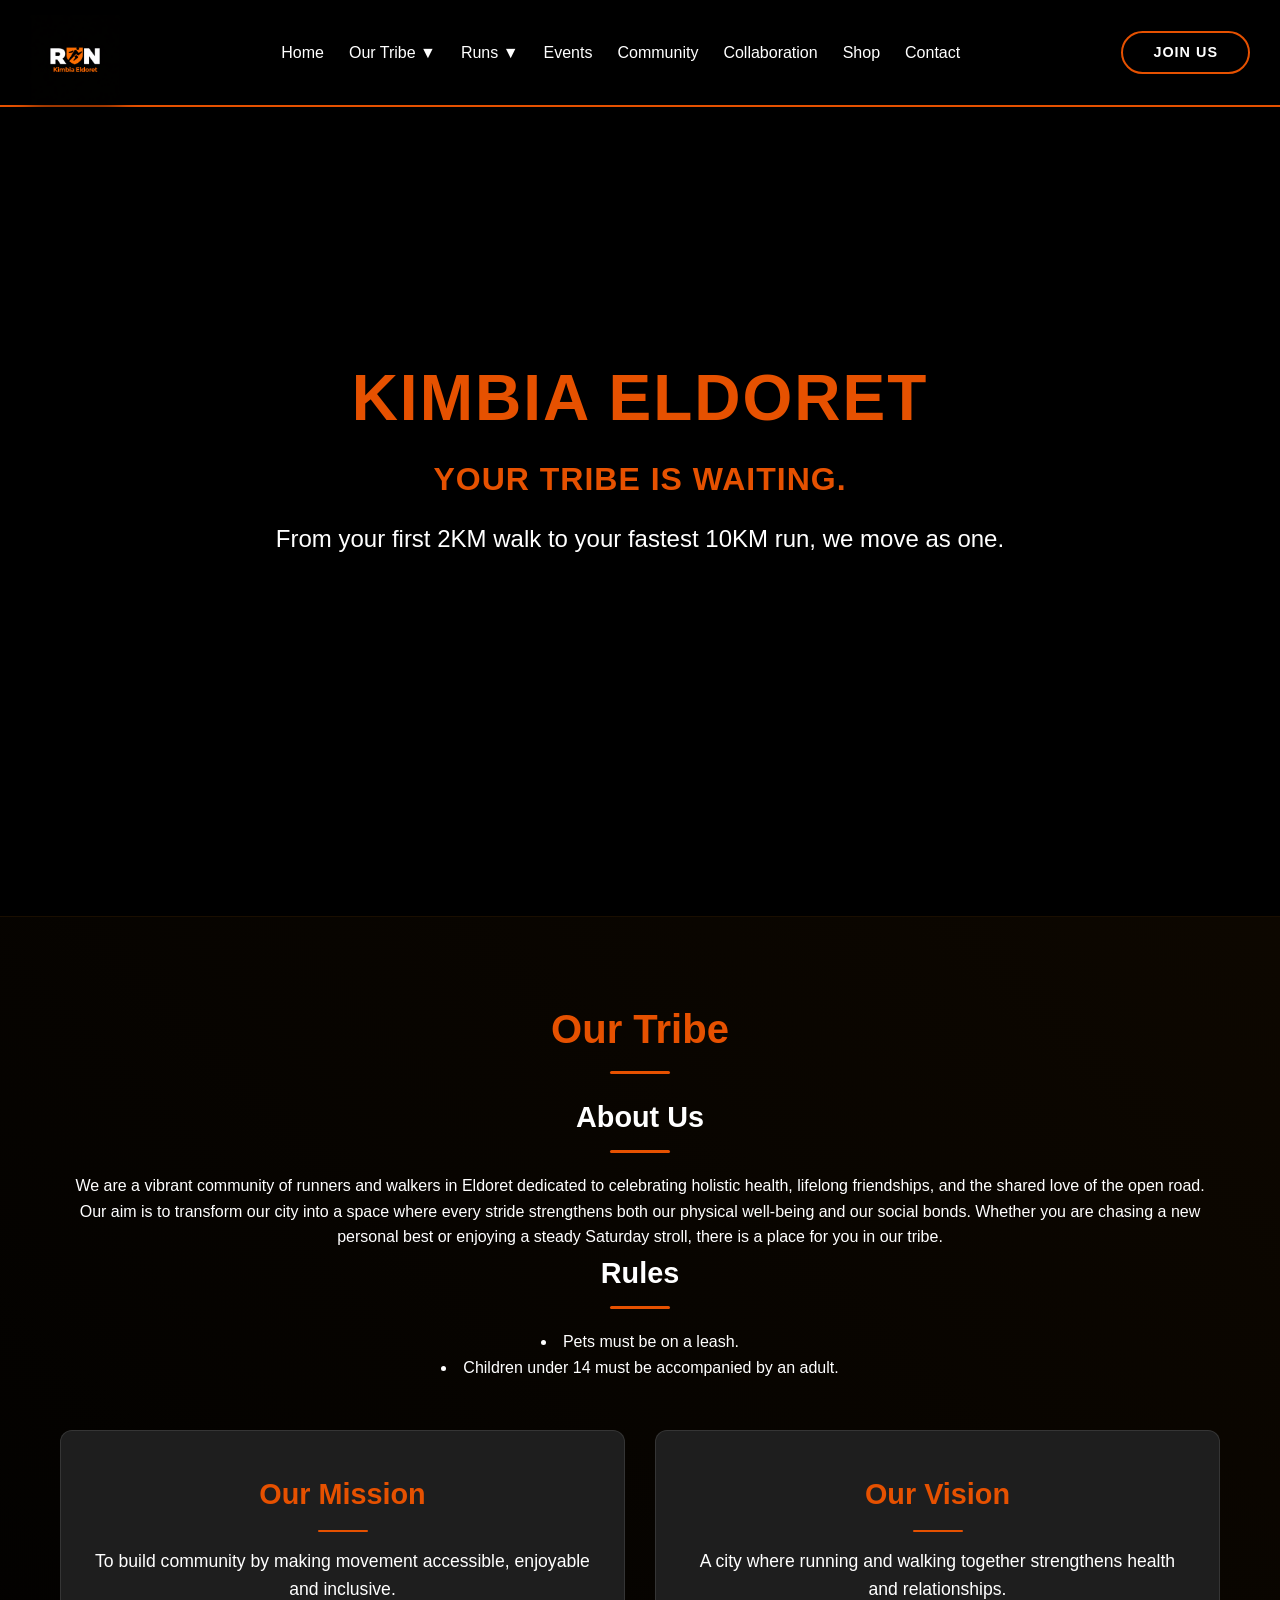
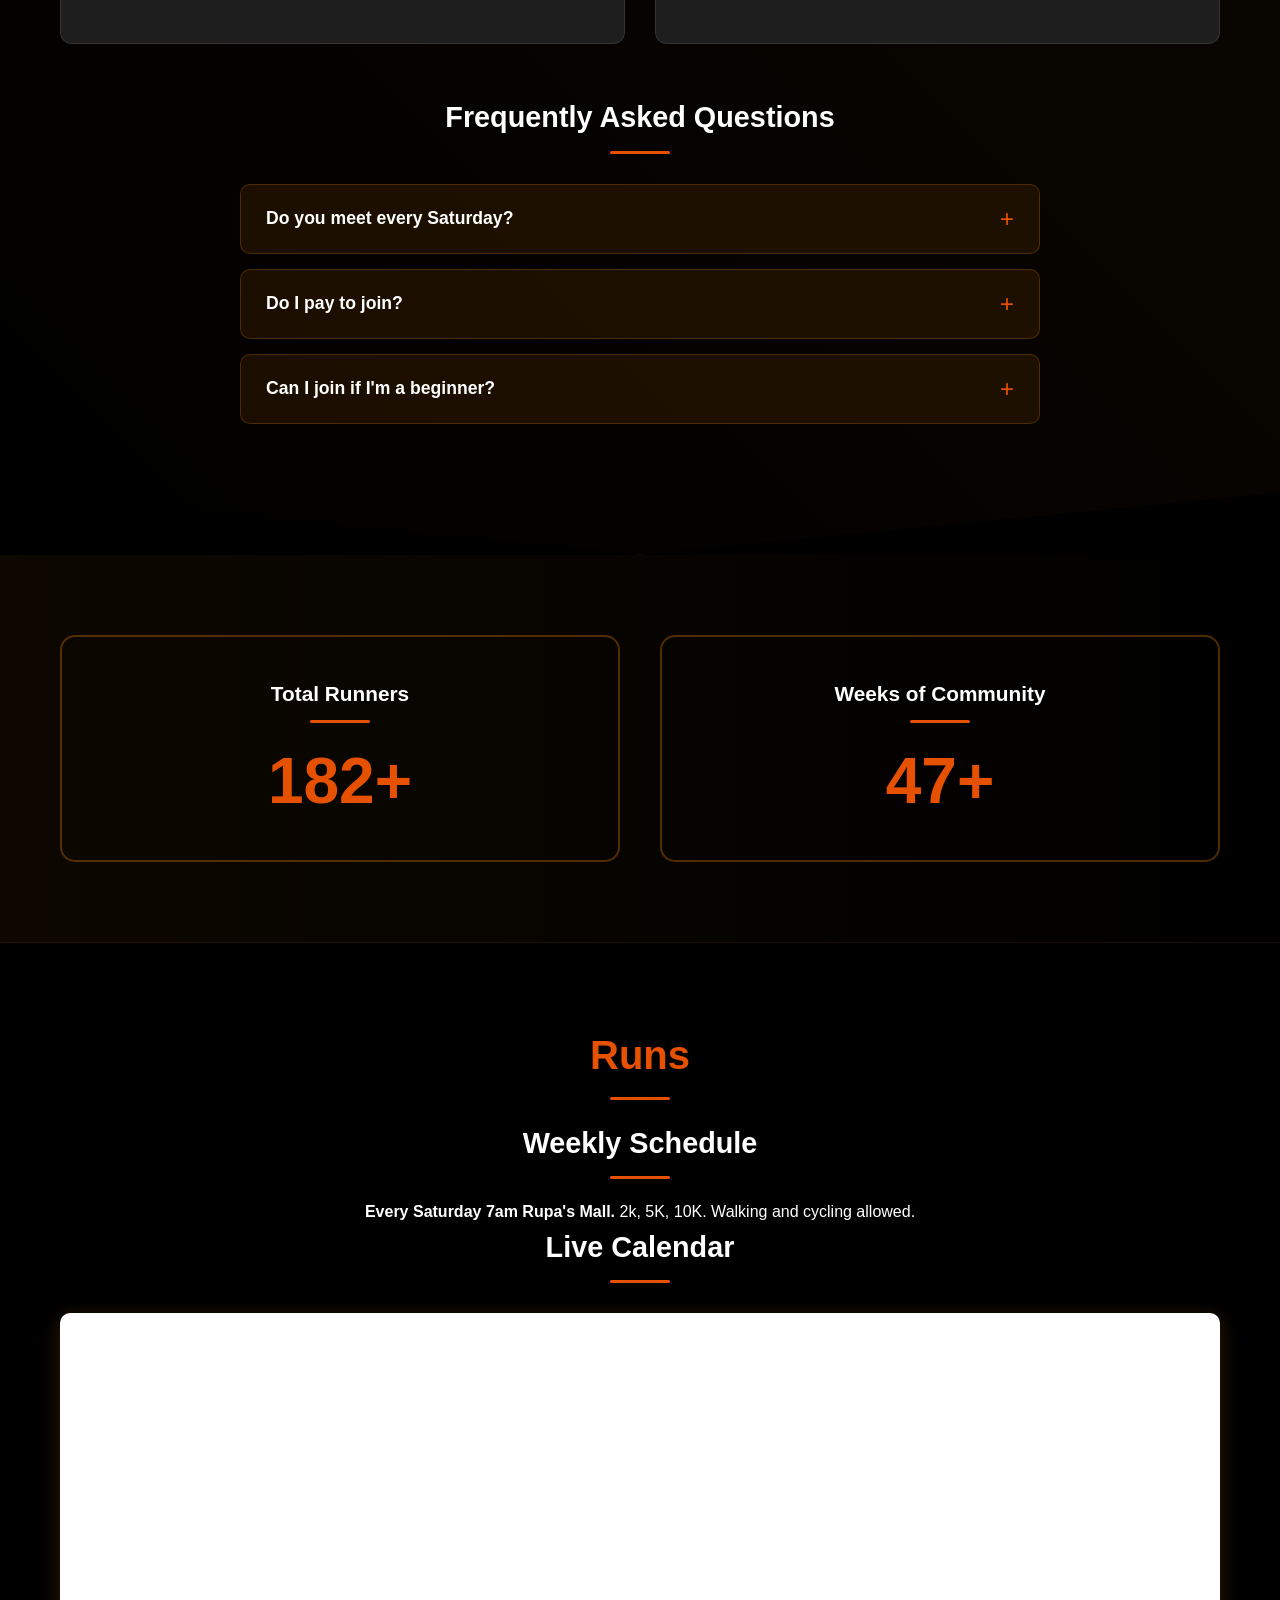
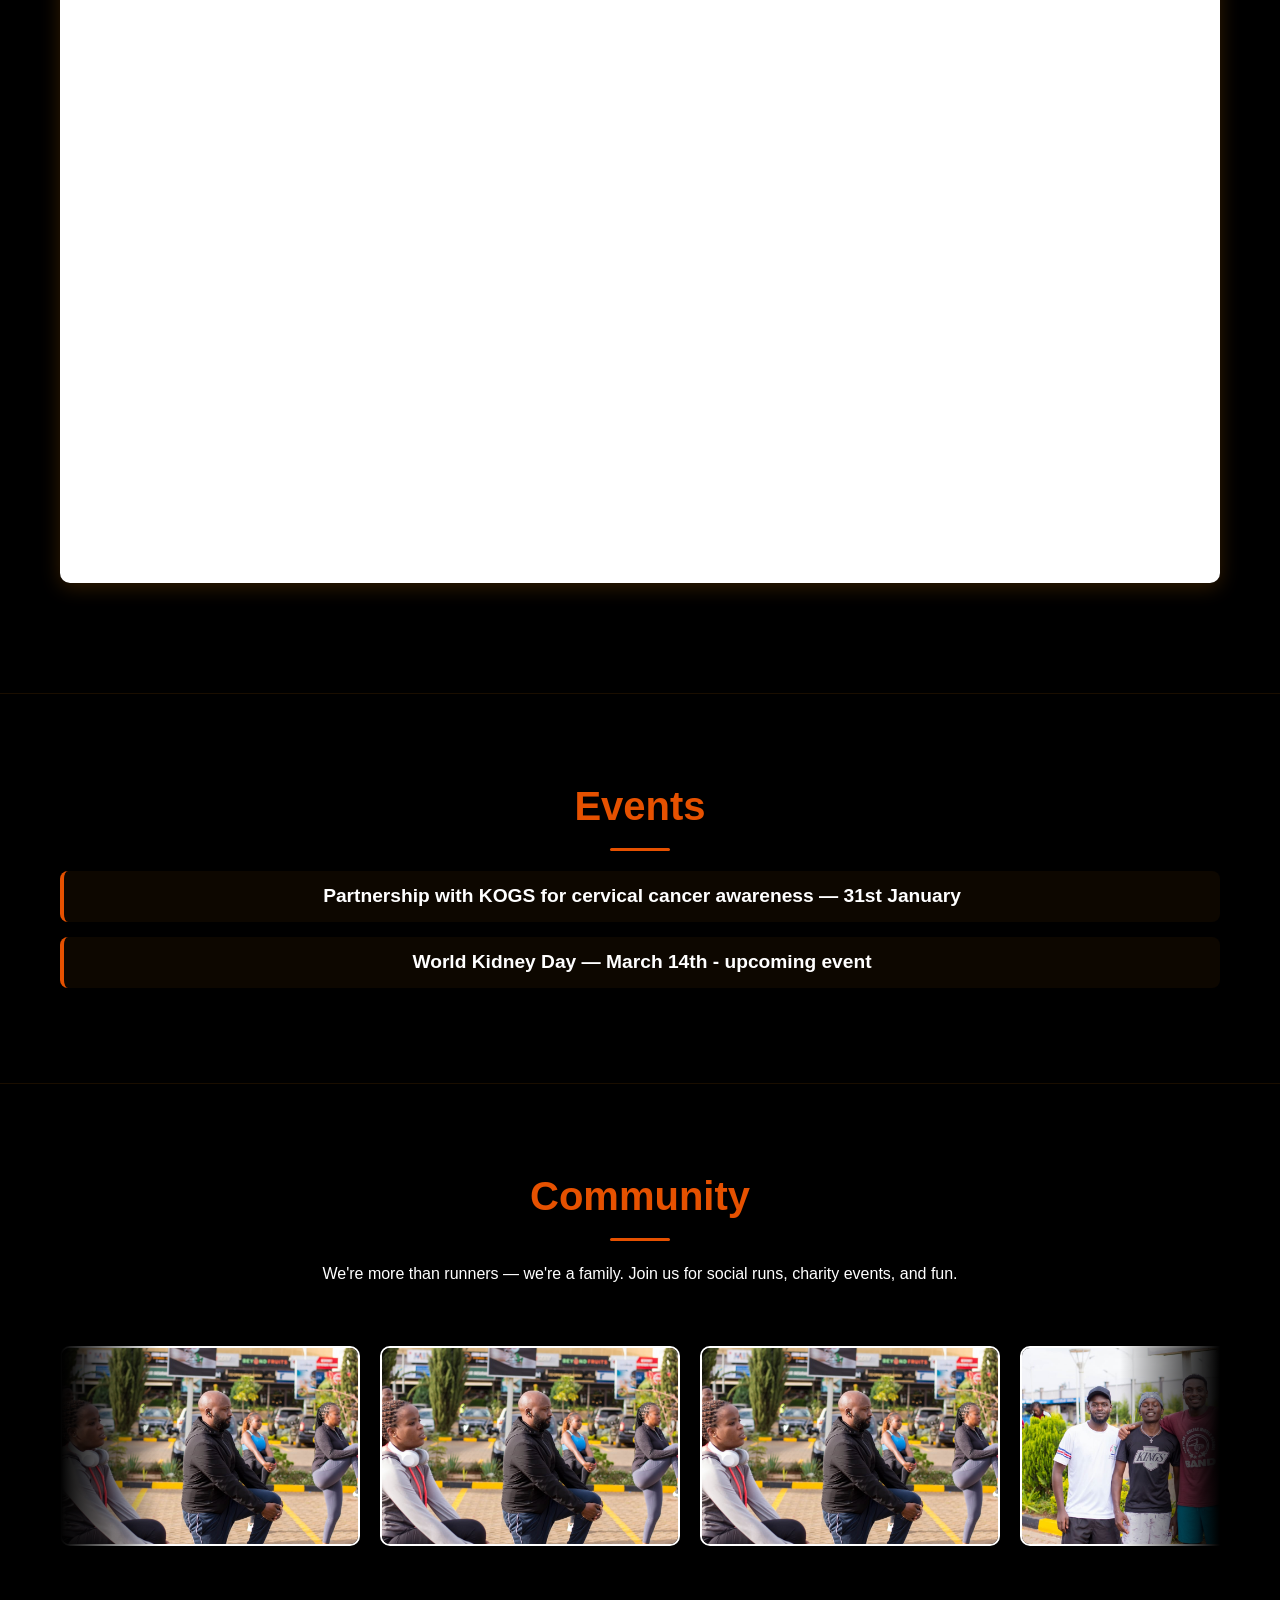
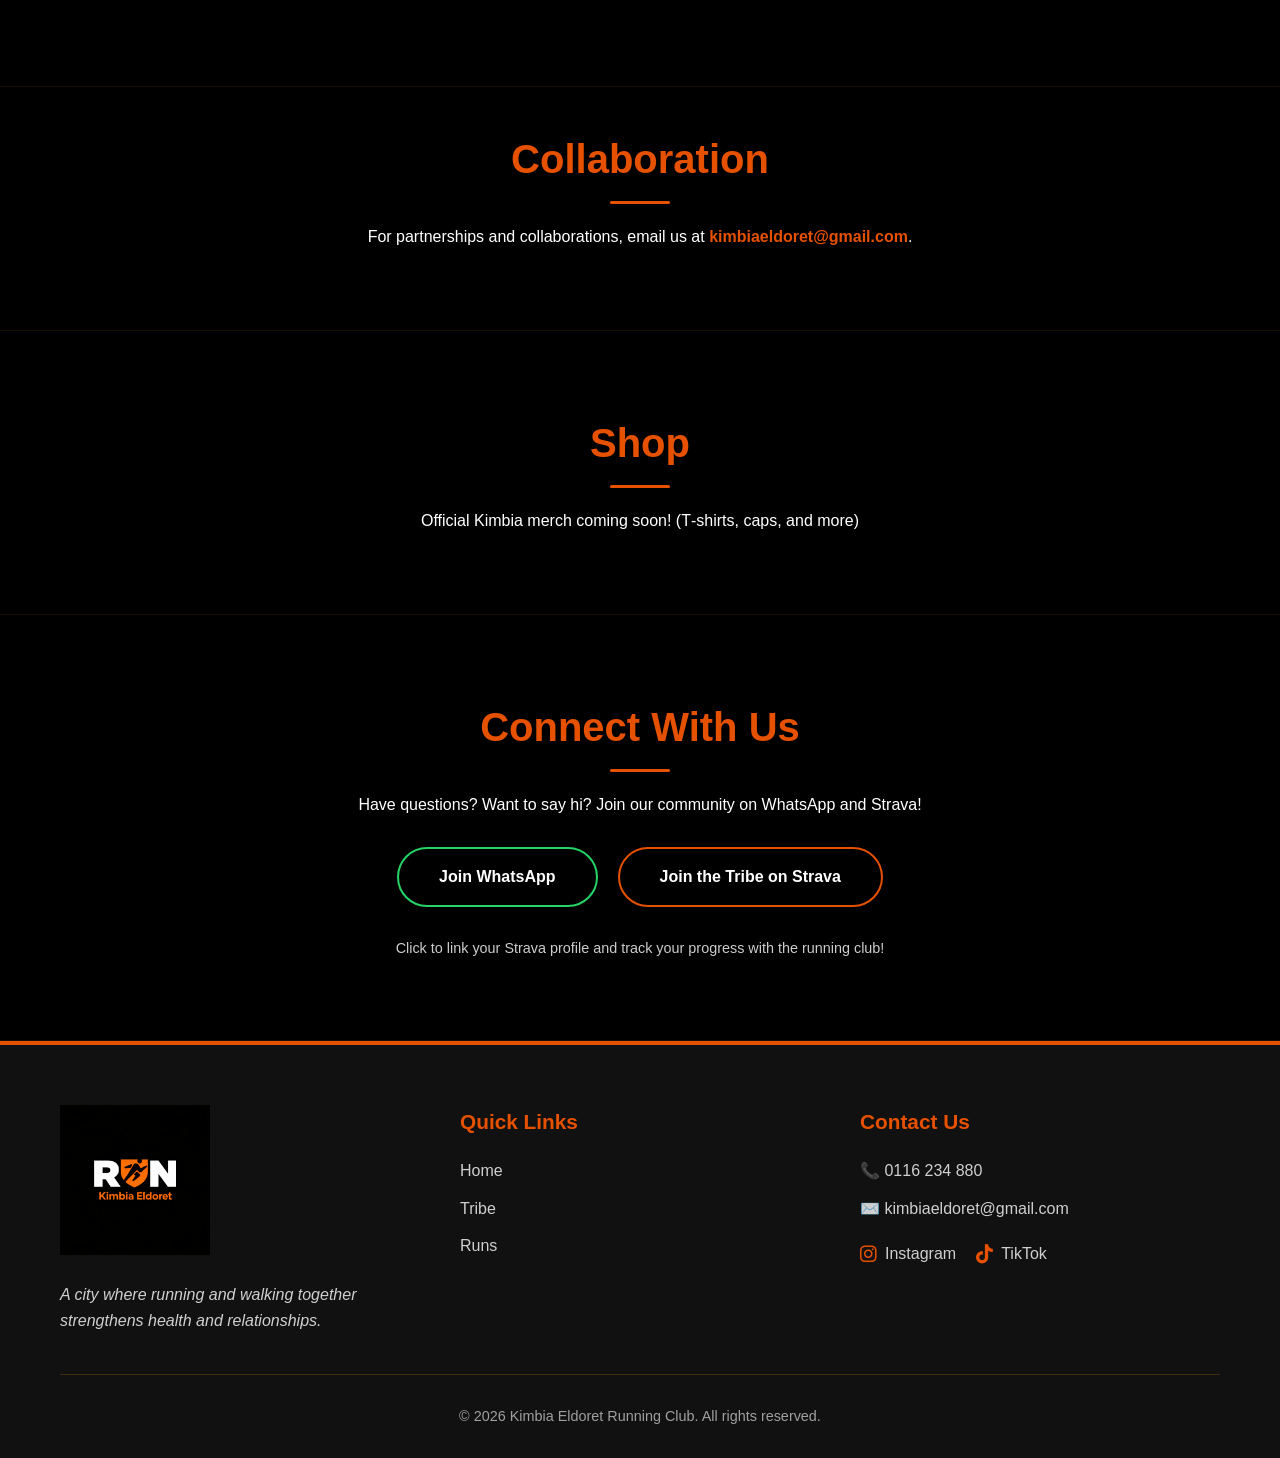
==== commit c313aedc: "new changes with founder" ====
--- a/index.html
+++ b/index.html
@@ -204,10 +204,8 @@
             <article id="live-calendar">
                 <h3>Live Calendar</h3>
                 <div class="calendar-container">
-                    <iframe src="https://calendar.google.com/calendar/embed?src=kimmeenjoroge%40gmail.com&ctz=UTC"
-                        style="border: 0" width="100%" height="600" frameborder="0" scrolling="no"
-                        title="Kimbia Eldoret Live Calendar">
-                    </iframe>
+                    <iframe src="https://calendar.google.com/calendar/embed?src=kimbiaeldoret%40gmail.com&ctz=UTC" style="border: 0"
+                        width="800" height="600" frameborder="0" scrolling="no" title="Kimbia Eldoret Live Calender"></iframe>
                 </div>
             </article>
 
@@ -245,6 +243,13 @@
                     <img src="run4.jpeg" alt="Kimbia Eldoret community run 4" loading="lazy">
                     <img src="run5.jpeg" alt="Kimbia Eldoret community run 5" loading="lazy">
                     <img src="run6.jpeg" alt="Kimbia Eldoret community run 6" loading="lazy">
+                    <img src="run2.jpeg" alt="Kimbia Eldoret community run 2" loading="lazy">
+                    <img src="run2.jpeg" alt="Kimbia Eldoret community run 2" loading="lazy">
+                    <img src="run2.jpeg" alt="Kimbia Eldoret community run 2" loading="lazy">
+                    <img src="run2.jpeg" alt="Kimbia Eldoret community run 2" loading="lazy">
+                    <img src="run2.jpeg" alt="Kimbia Eldoret community run 2" loading="lazy">
+                    <img src="run2.jpeg" alt="Kimbia Eldoret community run 2" loading="lazy">
+                    
                 </div>
             </div>
         </div>
--- a/style.css
+++ b/style.css
@@ -4,9 +4,9 @@
 :root {
     --black: #000000;
     --white: #FFFFFF;
-    --orange: #FF8C00;
+    --orange: #e65100;
     /* International Orange */
-    --orange-hover: #FF6A00;
+    --orange-hover: #e65100;
     /* Slightly darker for hover effects */
     --transparent-black: rgba(0, 0, 0, 0.9);
     --semi-transparent: rgba(0, 0, 0, 0.7);
@@ -66,7 +66,7 @@
     display: block;
     width: 60px;
     height: 3px;
-    background-color: var(--orange);
+    background-color: #e65100;
     margin: 10px auto 0;
     /* Auto margins ensure perfect centering */
     border-radius: 2px;
@@ -78,7 +78,7 @@
 
 h2 {
     font-size: clamp(1.8rem, 4vw, 2.5rem);
-    color: var(--orange);
+    color: #e65100;
 }
 
 h3 {
@@ -170,7 +170,7 @@
     left: 0;
     width: 0;
     height: 2px;
-    background-color: var(--orange);
+    background-color: #e65100;
     transition: width 0.3s ease;
 }
 
@@ -229,14 +229,14 @@
 }
 
 .dropdown-content a:hover {
-    color: var(--orange);
+    color: #e65100;
 }
 
 /* ============================================ */
 /* JOIN US BUTTON (with pulse animation)
 /* ============================================ */
 .join-btn {
-    background-color: var(--orange);
+    background-color: black;
     color: var(--white) !important;
     padding: 8px 30px;
     border-radius: 50px;
@@ -247,14 +247,15 @@
     transition: all 0.3s ease;
     animation: pulse 2s infinite;
     font-size: 0.9rem;
-}
-
-.join-btn:hover {
+    border-color:#e65100 ;
+}
+
+/*.join-btn:hover {
     background-color: transparent;
-    border-color: var(--orange);
+    border-color: #e65100;
     color: var(--orange) !important;
     animation: none;
-}
+} */
 
 /* Pulse animation for Join Us button */
 @keyframes pulse {
@@ -277,7 +278,7 @@
 .mobile-toggle {
     display: none;
     font-size: 2rem;
-    color: var(--orange);
+    color: #e65100;
     cursor: pointer;
 }
 
@@ -328,7 +329,7 @@
 
 /* Main headline - Original size */
 #home h1:first-of-type {
-    color: var(--orange);
+    color: #e65100;
     font-weight: 800;
     text-transform: uppercase;
     font-size: clamp(2.5rem, 6vw, 4rem);
@@ -339,7 +340,7 @@
 
 /* 'Your Tribe is Waiting' - Half size */
 #home h1:last-of-type {
-    color: var(--orange);
+    color: #e65100;
     font-weight: 600;
     text-transform: uppercase;
     font-size: clamp(1.5rem, 3vw, 2rem);
@@ -548,7 +549,7 @@
 .counter {
     font-size: clamp(3rem, 6vw, 4rem);
     font-weight: 800;
-    color: var(--orange);
+    color: #e65100;
     line-height: 1.2;
     margin-top: 15px;
 }
@@ -651,7 +652,7 @@
     height: 200px;
     object-fit: cover;
     border-radius: 10px;
-    border: 2px solid var(--orange);
+    border: 2px solid var(--white);
     transition: transform 0.3s ease;
     flex-shrink: 0;
 }
@@ -731,27 +732,28 @@
 }
 
 .whatsapp-btn {
-    background-color: var(--whatsapp-green);
-    color: var(--white);
+    background-color: var(--black);
+    color: #FFFFFF;
+    border-color: var(--whatsapp-green);
 }
 
 .whatsapp-btn:hover {
-    background-color: transparent;
-    border-color: var(--whatsapp-green);
+    
     color: var(--whatsapp-green);
 }
 
 .strava-btn {
-    background-color: #FC4C02;
+    background-color: #000000;
+    border-color: #e65100;
     /* Strava orange */
-    color: var(--white);
-}
-
-.strava-btn:hover {
+    color: #FFFFFF;
+}
+
+/*.strava-btn:hover {
     background-color: transparent;
     border-color: #FC4C02;
     color: #FC4C02;
-}
+}*/
 
 .strava-description {
     text-align: center;
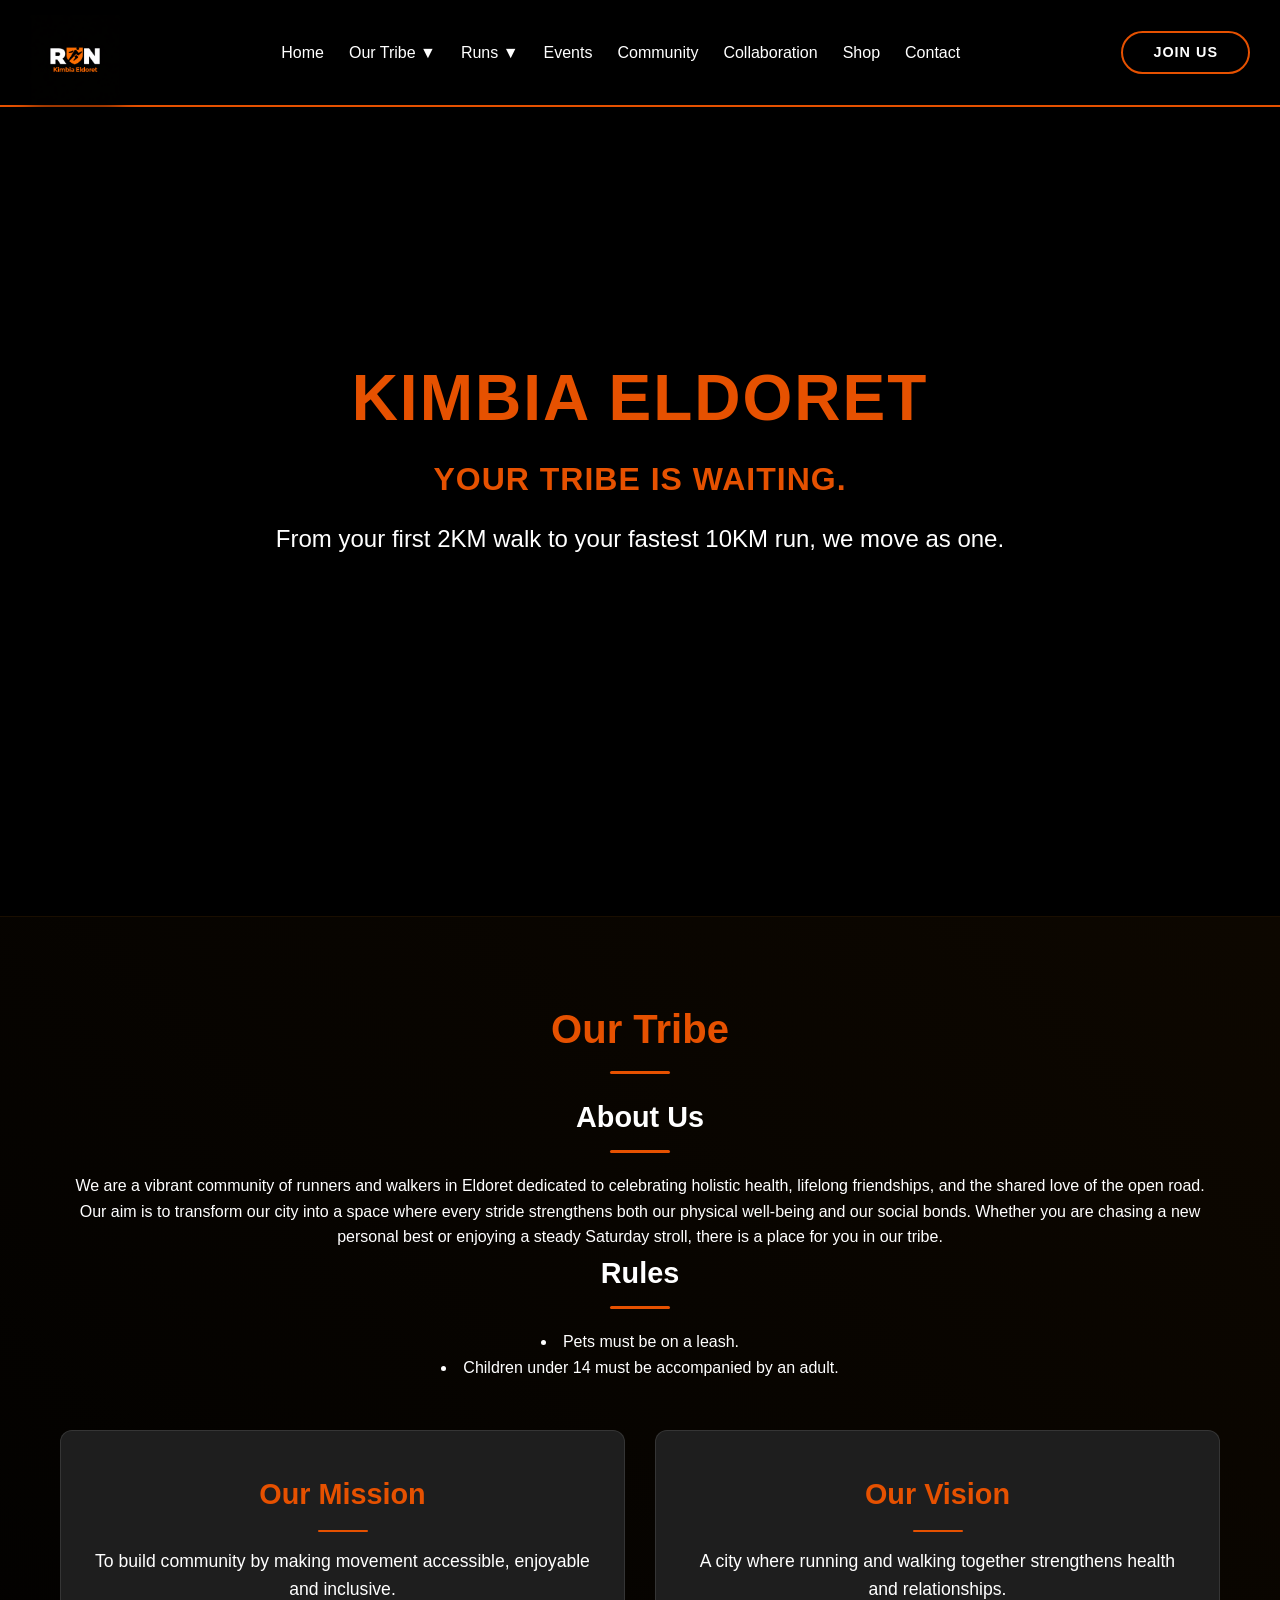
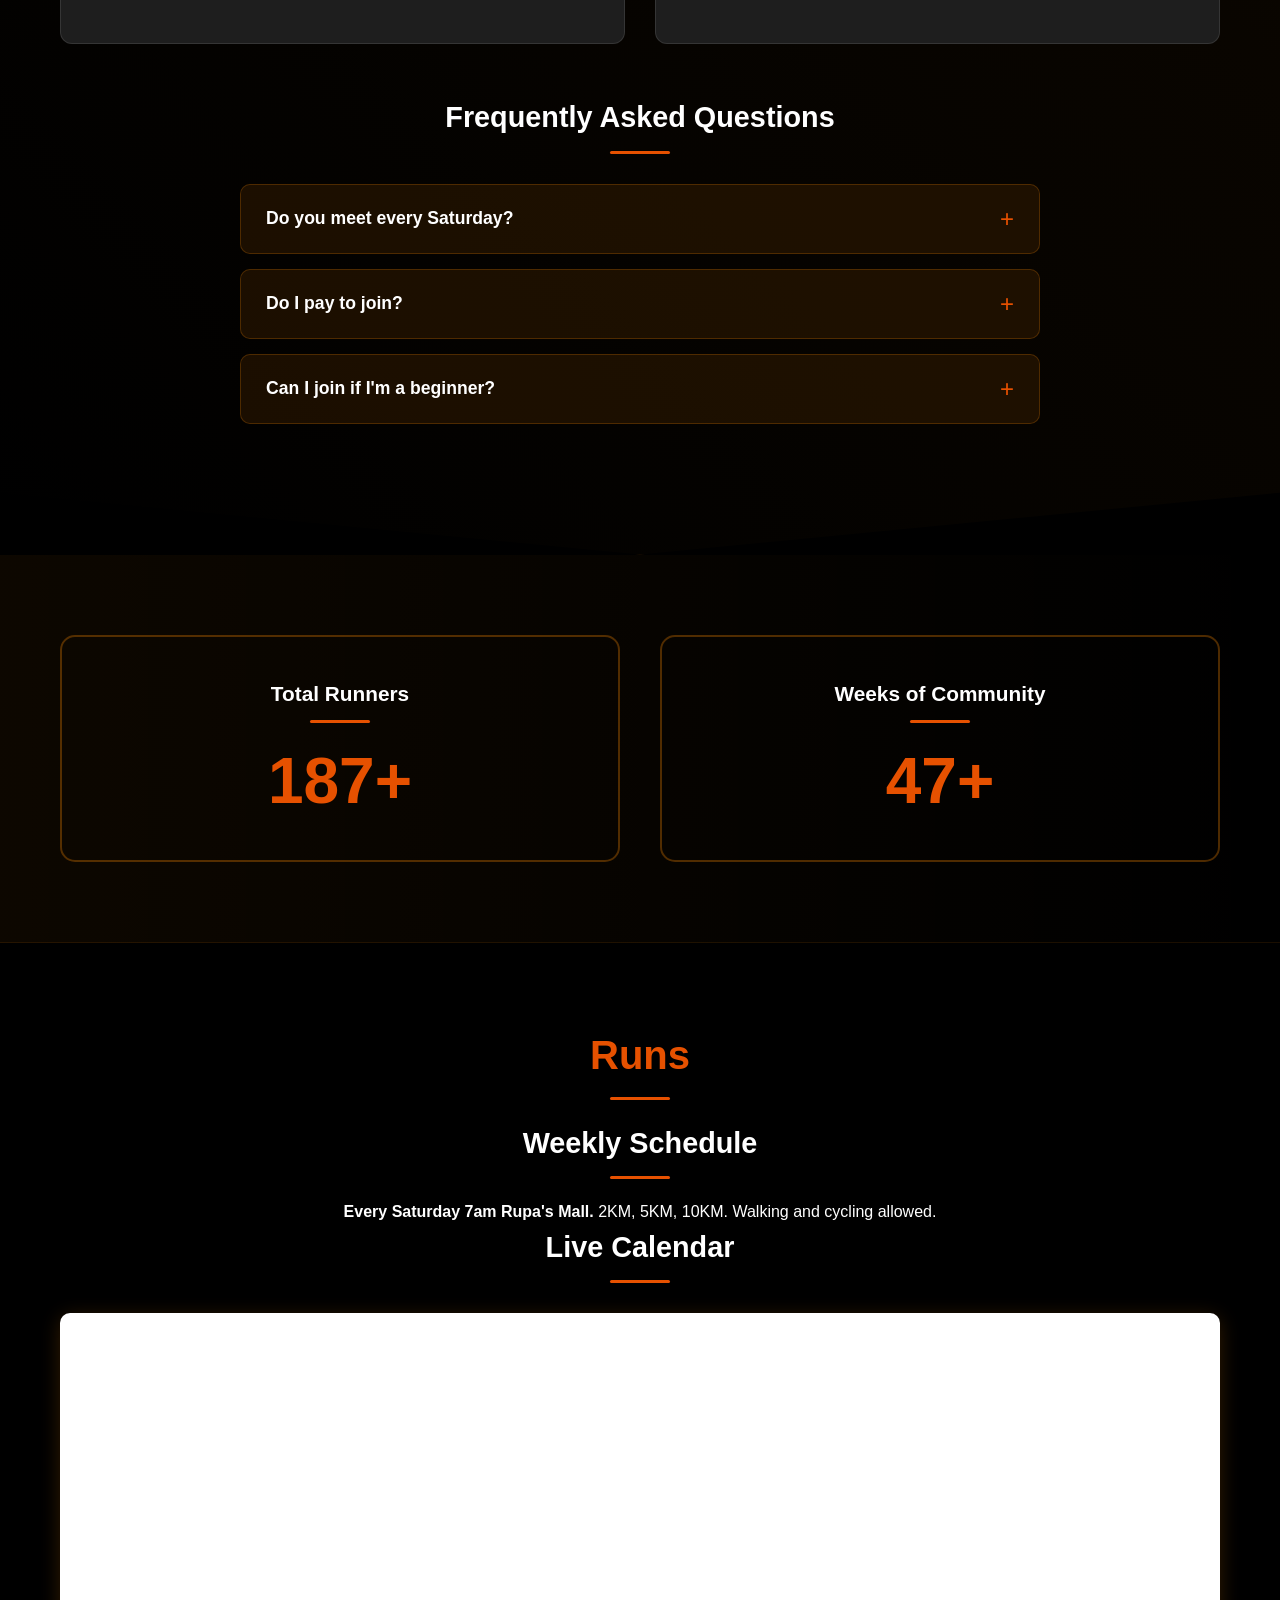
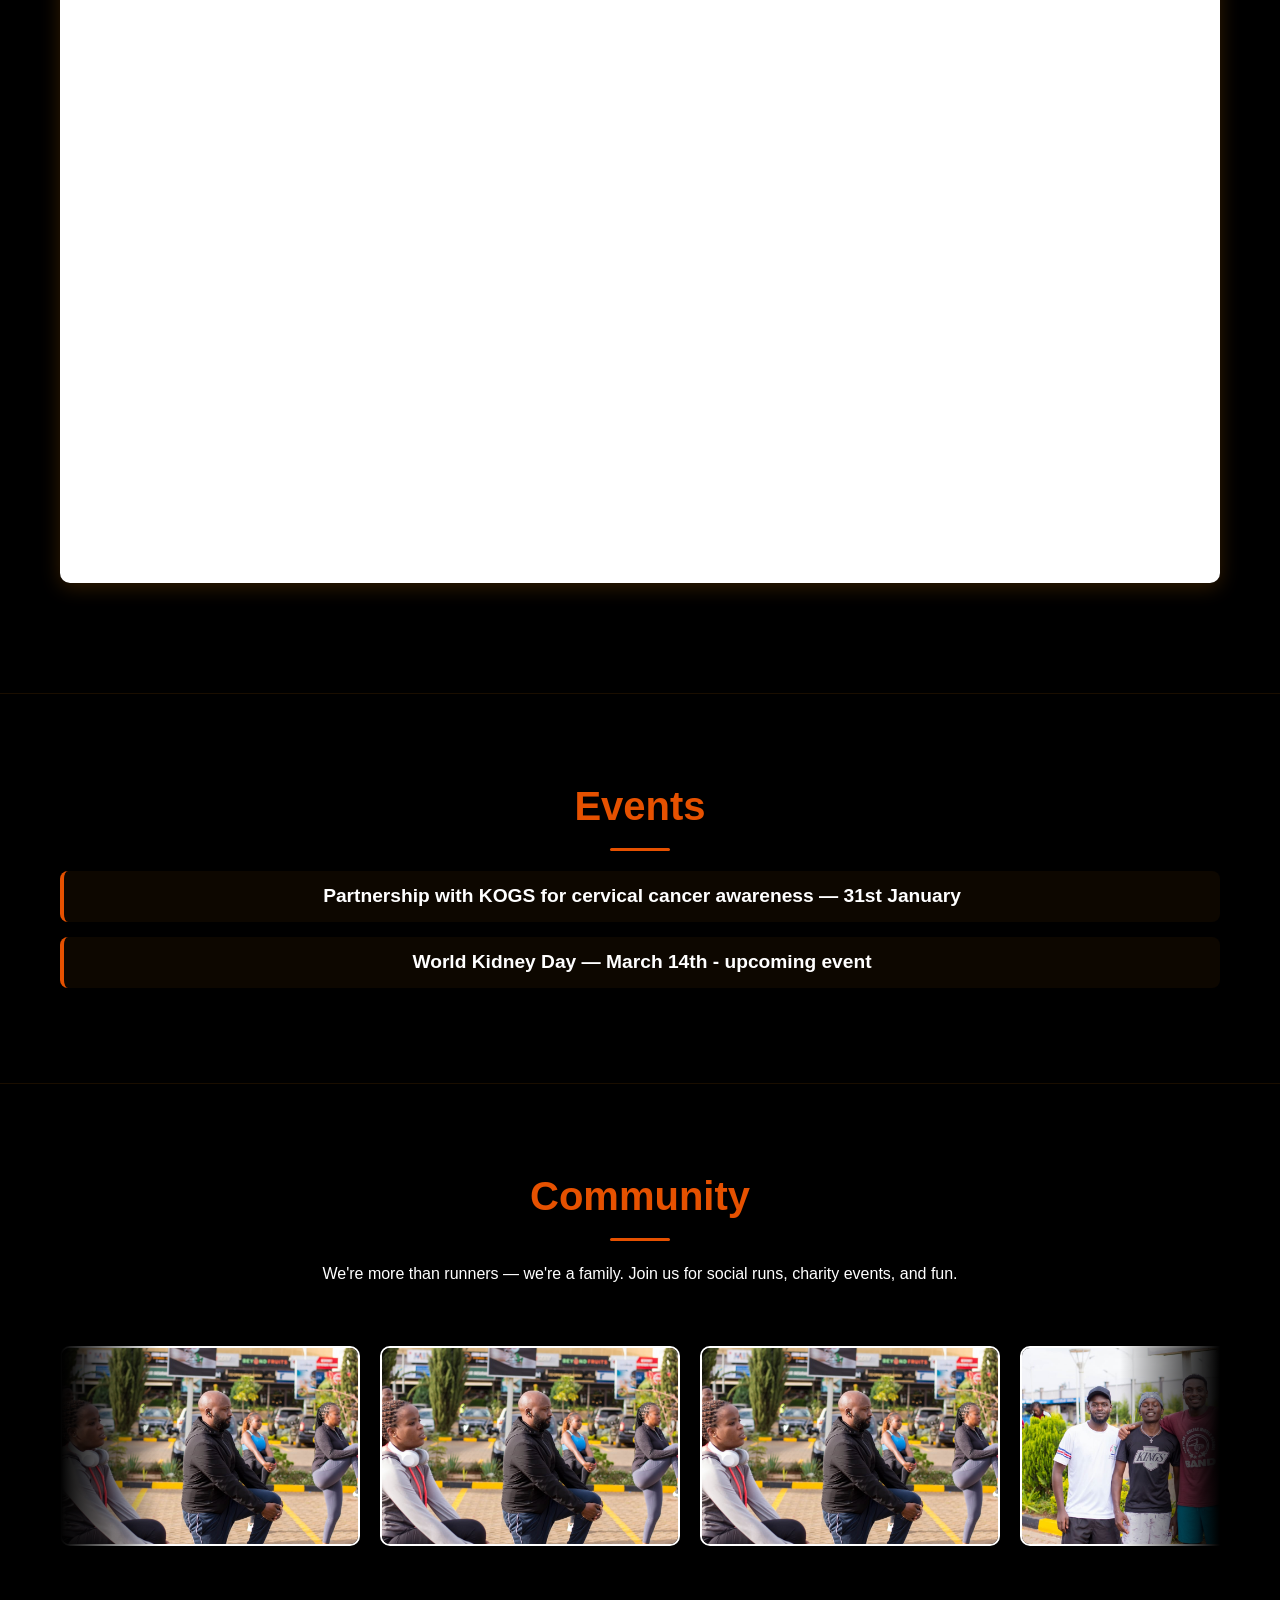
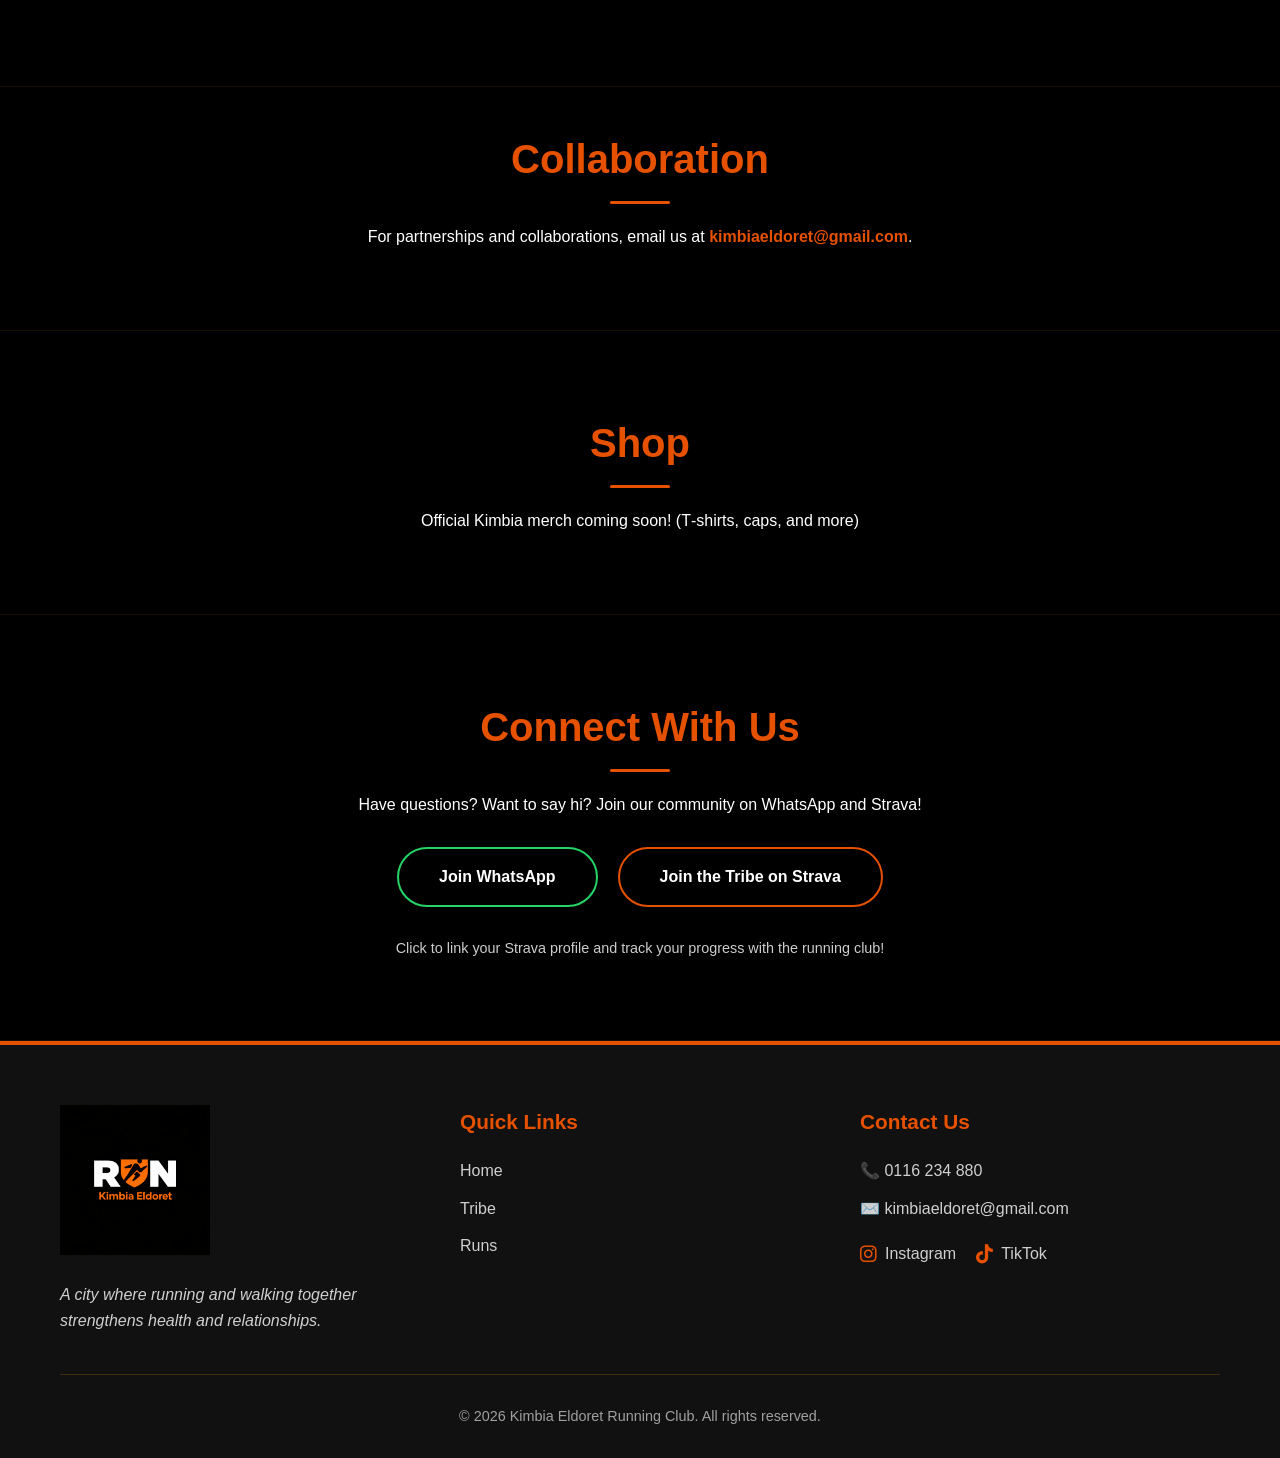
==== commit dd561273: "edits to buttons not working well on mobile" ====
--- a/index.html
+++ b/index.html
@@ -195,7 +195,7 @@
 
             <article id="weekly-schedule">
                 <h3>Weekly Schedule</h3>
-                <p><strong>Every Saturday 7am Rupa's Mall.</strong> 2k, 5K, 10K. Walking and cycling allowed.</p>
+                <p><strong>Every Saturday 7am Rupa's Mall.</strong> 2KM, 5KM, 10KM. Walking and cycling allowed.</p>
             </article>
 
             <!-- ============================================ -->
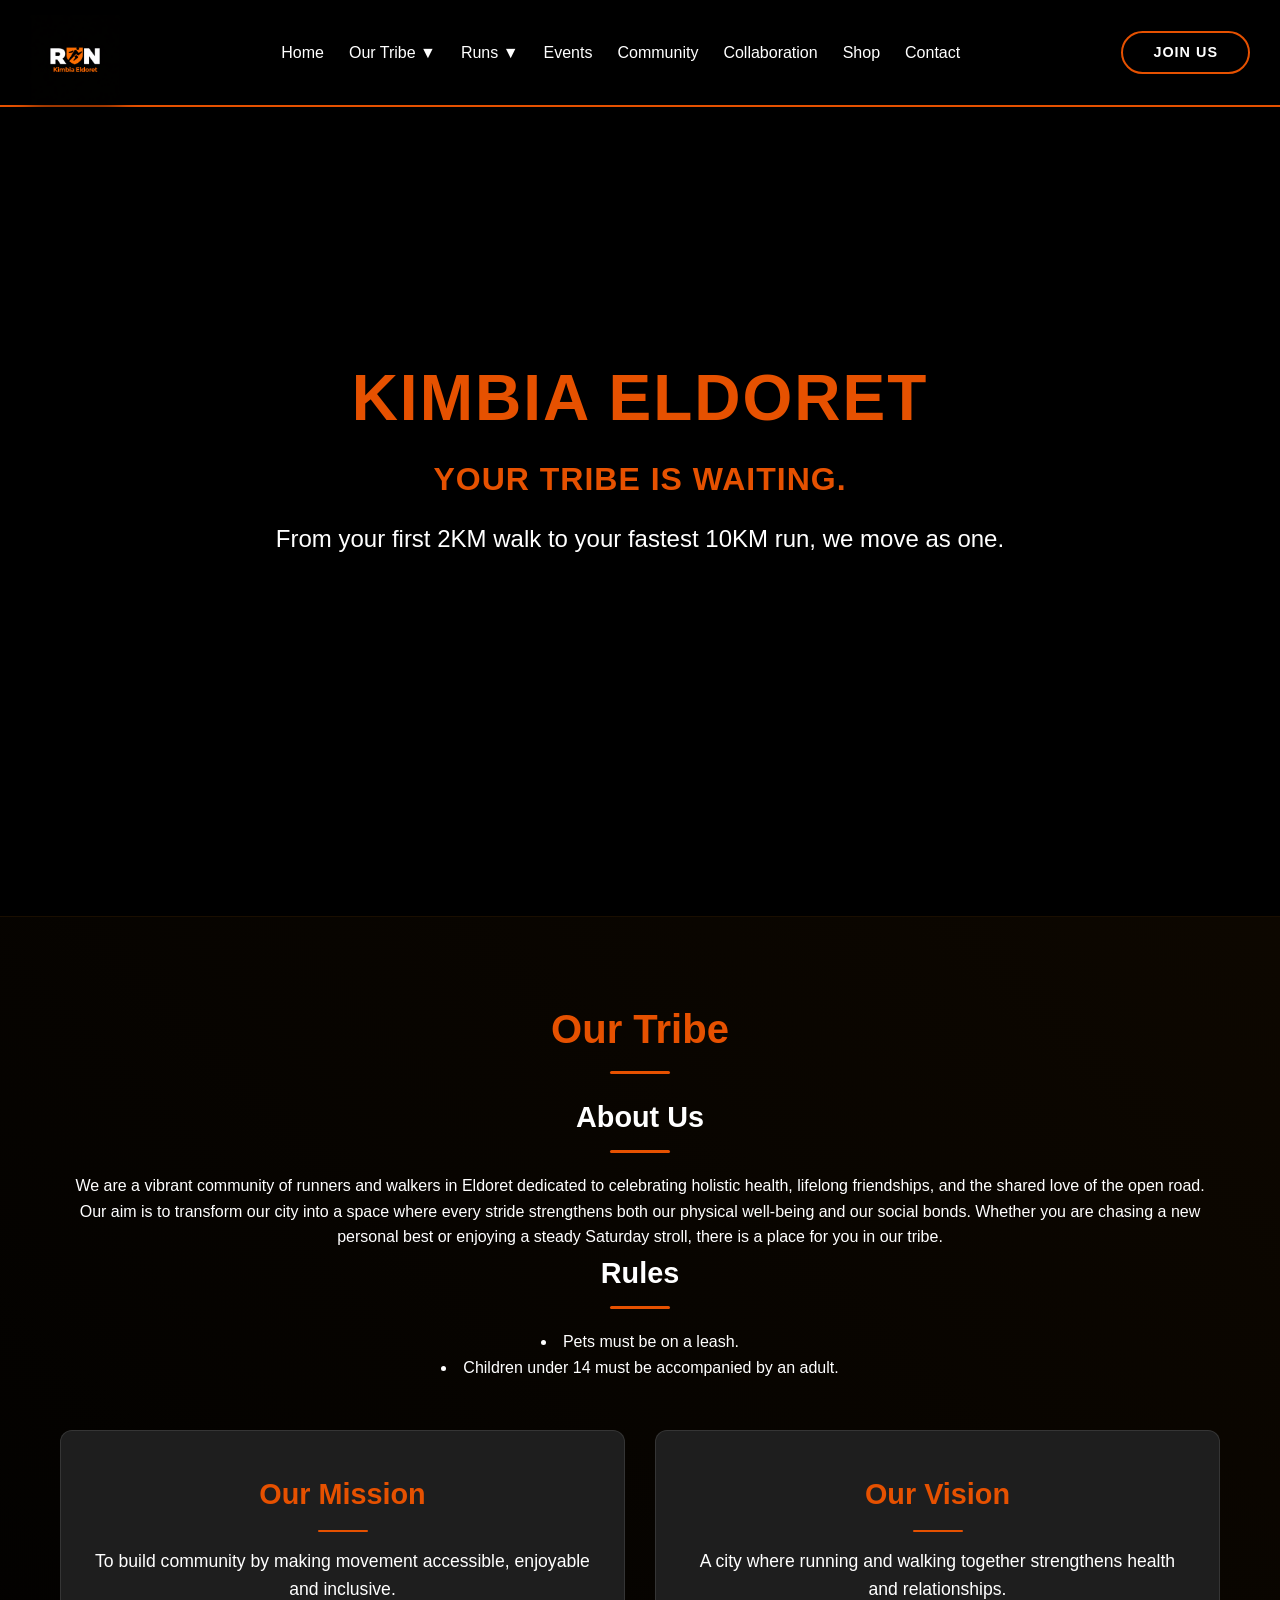
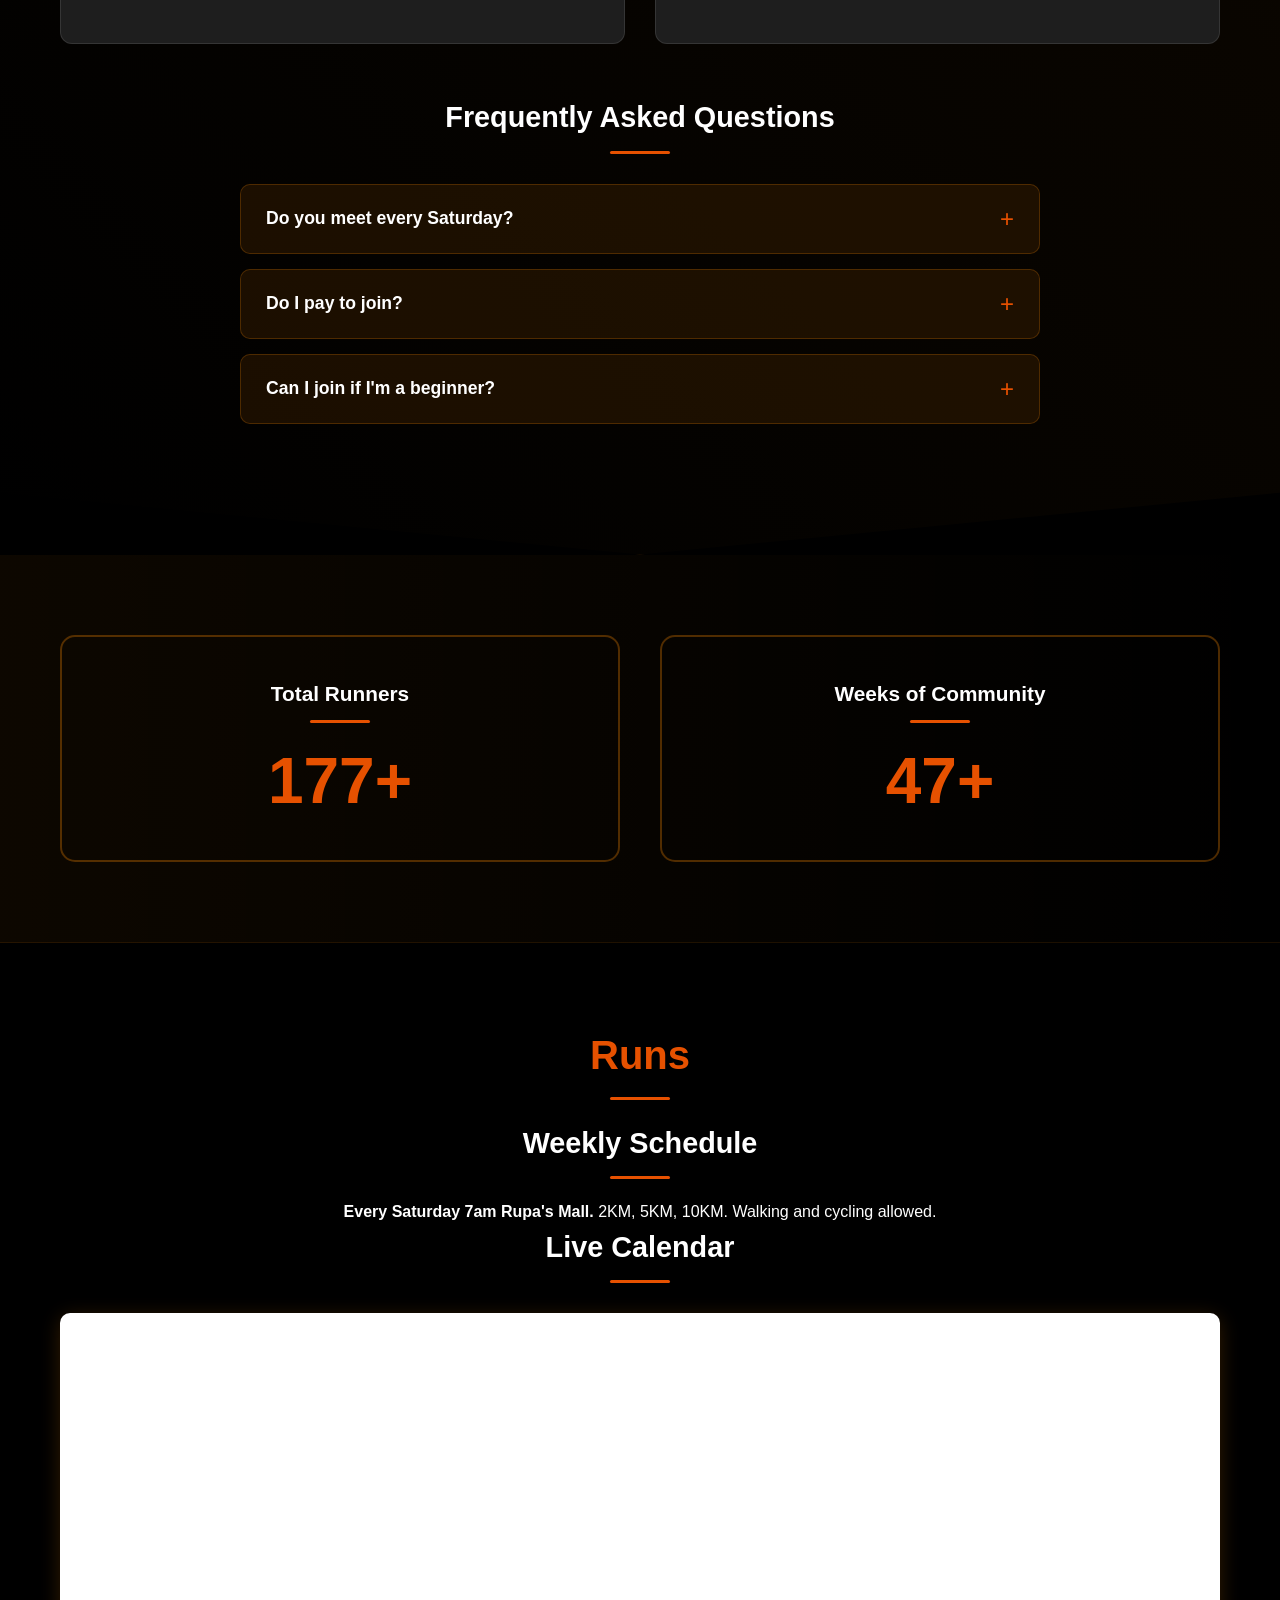
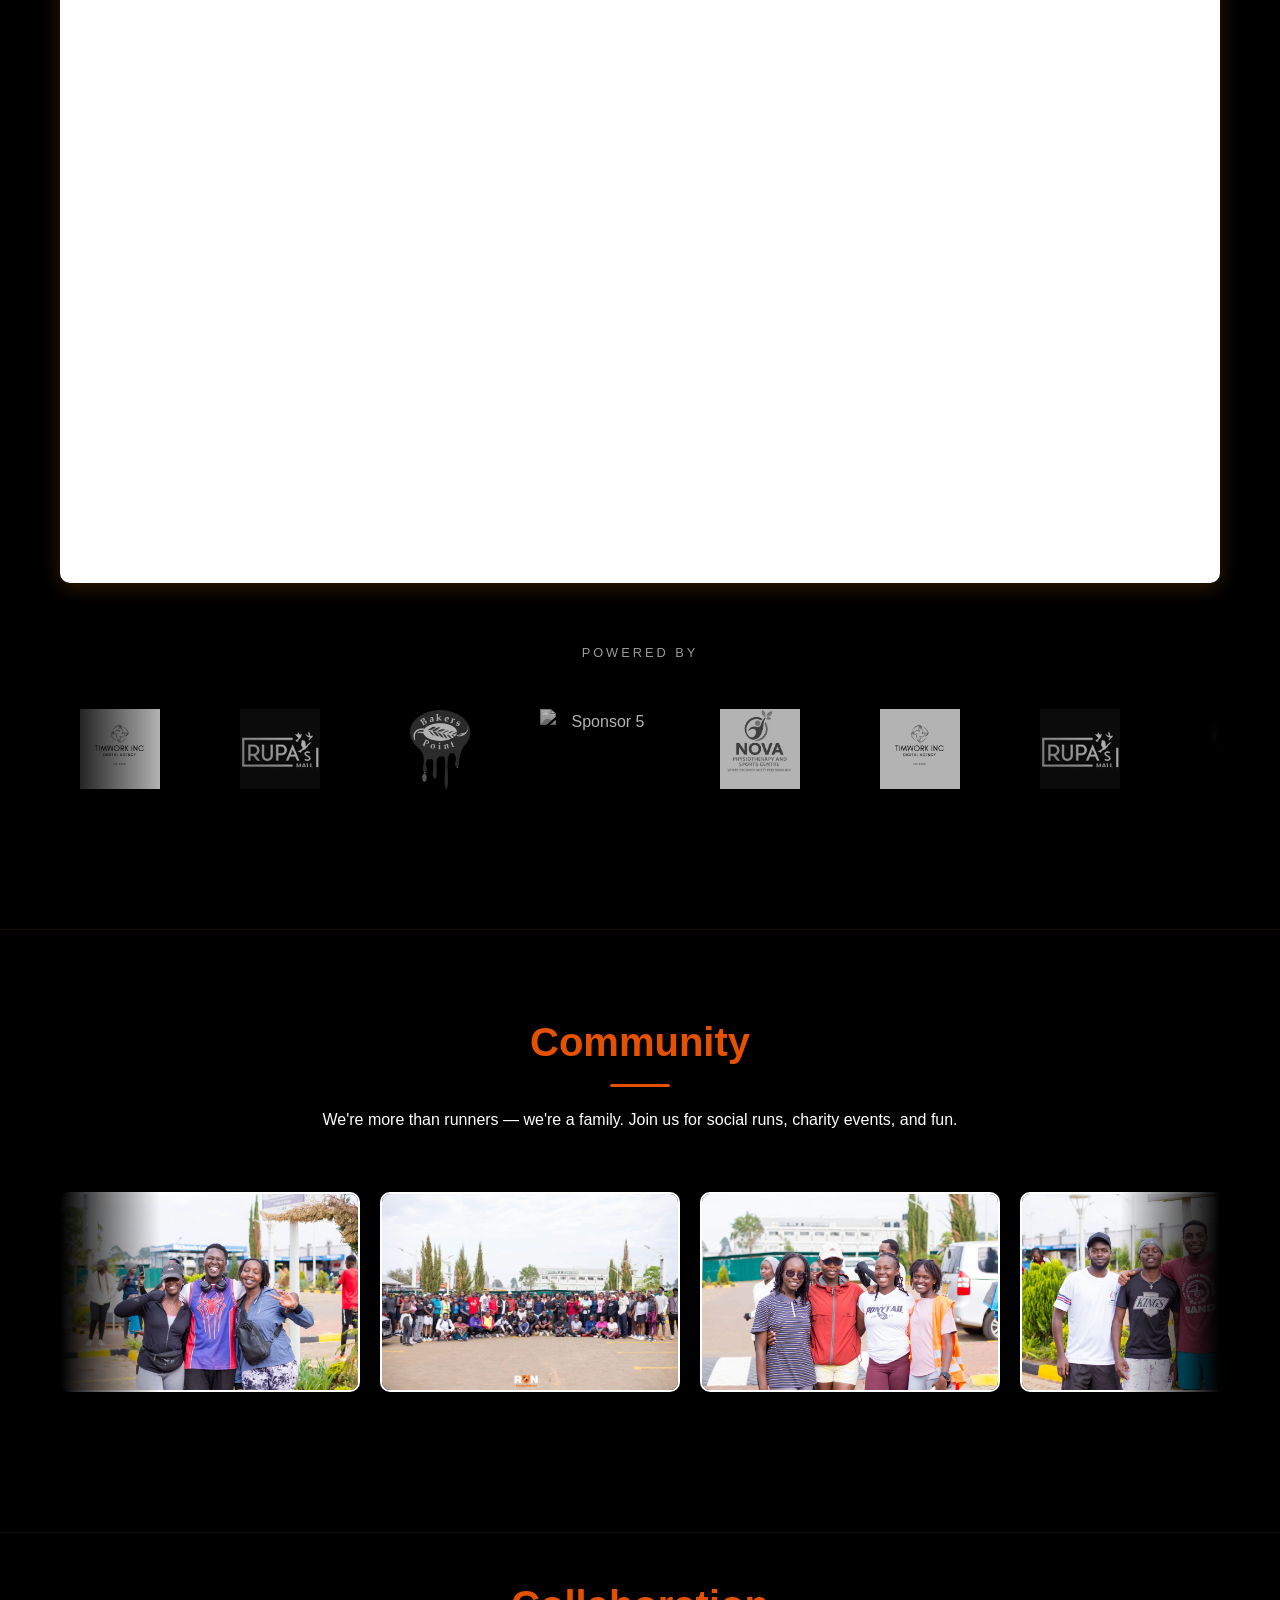
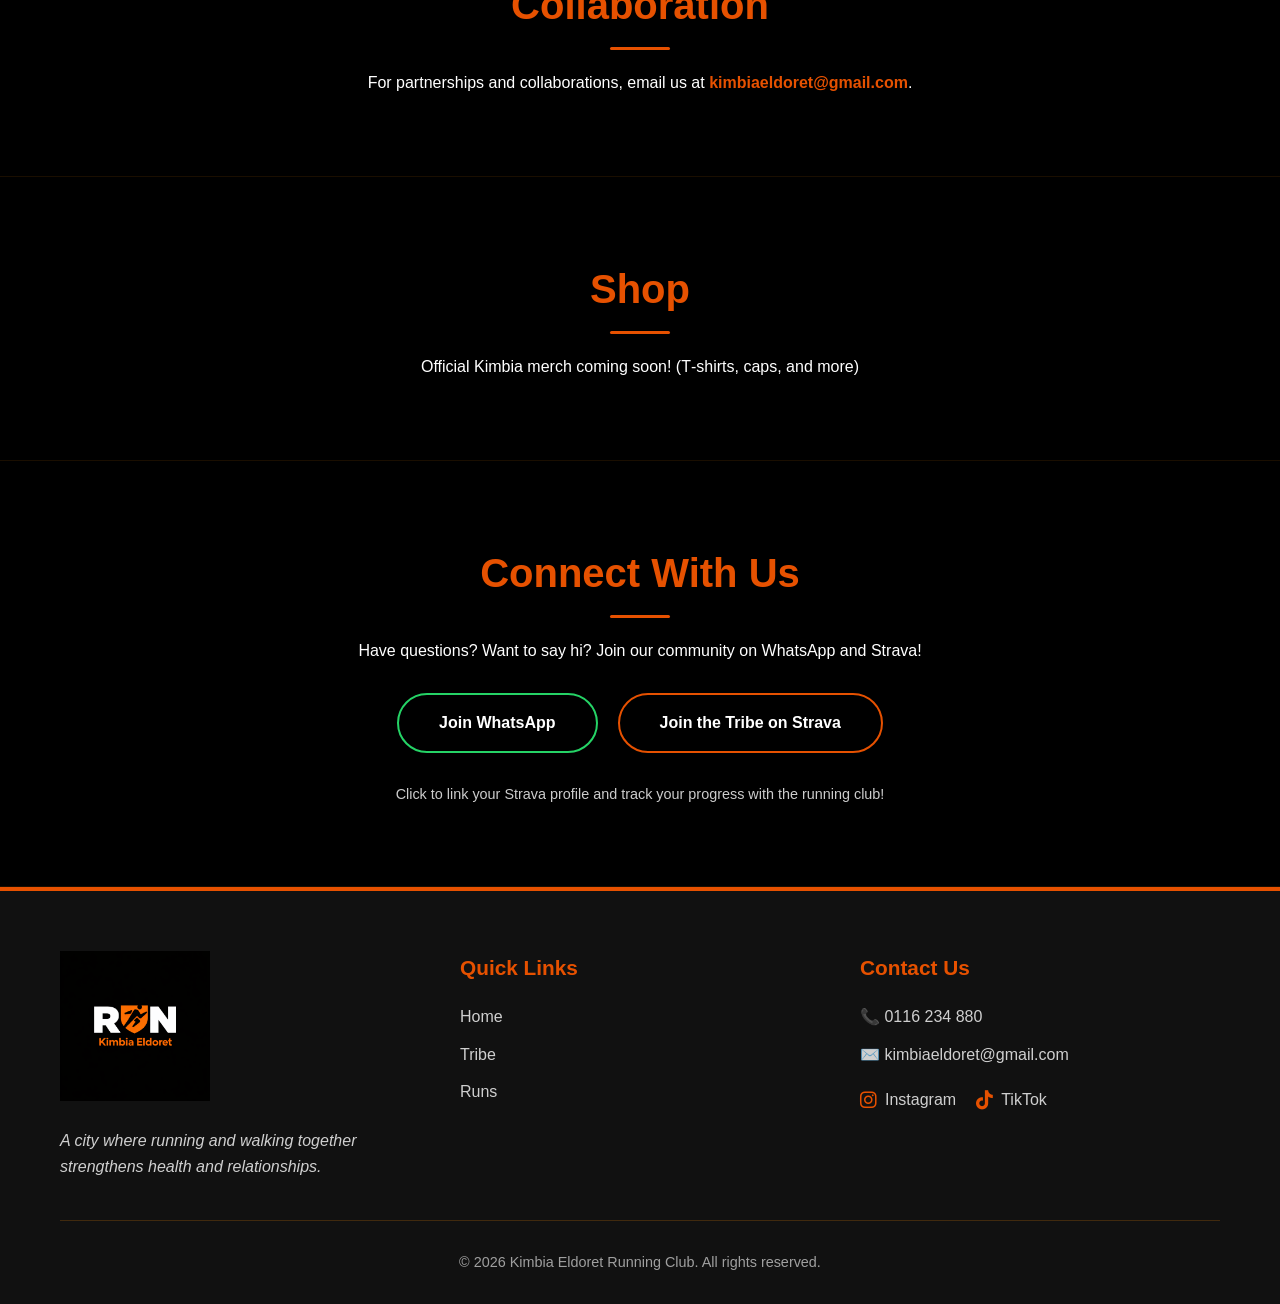
==== commit 02df4dfa: "change to events and sponsors section" ====
--- a/index.html
+++ b/index.html
@@ -79,7 +79,7 @@
         </div>
     </section>
 
-   
+
 
     <!-- ============================================ -->
     <!-- OUR TRIBE SECTION
@@ -187,7 +187,7 @@
     </section>
 
     <!-- ============================================ -->
-    <!-- RUNS SECTION
+    <!-- RUNS SECTION - Updated with Sponsor Loop
     /* ============================================ -->
     <section id="runs">
         <div class="container">
@@ -204,25 +204,43 @@
             <article id="live-calendar">
                 <h3>Live Calendar</h3>
                 <div class="calendar-container">
-                    <iframe src="https://calendar.google.com/calendar/embed?src=kimbiaeldoret%40gmail.com&ctz=UTC" style="border: 0"
-                        width="800" height="600" frameborder="0" scrolling="no" title="Kimbia Eldoret Live Calender"></iframe>
-                </div>
-            </article>
-
-            
-        </div>
-    </section>
-
-    <!-- ============================================ -->
-    <!-- EVENTS SECTION - Updated header and added World Kidney Day
+                    <iframe src="https://calendar.google.com/calendar/embed?src=kimbiaeldoret%40gmail.com&ctz=UTC"
+                        style="border: 0" width="800" height="600" frameborder="0" scrolling="no"
+                        title="Kimbia Eldoret Live Calender"></iframe>
+                </div>
+            </article>
+
+            <!-- ============================================ -->
+            <!-- POWERED BY SPONSOR LOOP SECTION
+            /* ============================================ -->
+            <div class="powered-by-section">
+                <h4>Powered by</h4>
+                <div class="sponsor-loop-container">
+                    <div class="sponsor-track">
+                        <!-- Sponsor logos will be dynamically populated by JavaScript -->
+                        <!-- Placeholder structure - JS will clone these -->
+                        <img src="sponsor1.png" alt="Sponsor 1" class="sponsor-logo" loading="lazy">
+                        <img src="sponsor2.png" alt="Sponsor 2" class="sponsor-logo" loading="lazy">
+                        <img src="sponsor3.png" alt="Sponsor 3" class="sponsor-logo" loading="lazy">
+                        <img src="sponsor4.png" alt="Sponsor 4" class="sponsor-logo" loading="lazy">
+                        <img src="sponsor5.png" alt="Sponsor 5" class="sponsor-logo" loading="lazy">
+                    </div>
+                </div>
+            </div>
+        </div>
+    </section>
+
+    <!-- ============================================ -->
+    <!-- EVENTS SECTION - Updated with single container
     /* ============================================ -->
     <section id="events">
         <div class="container">
             <h2>Events</h2>
-            <ul class="events-list">
-                <li><strong>Partnership with KOGS for cervical cancer awareness — 31st January</strong></li>
-                <li><strong>World Kidney Day — March 14th - upcoming event</strong></li>
-            </ul>
+
+            <!-- Featured Event Hook - Single container for all events -->
+            <div id="featured-event-hook" class="featured-event-container">
+                <!-- Dynamic content will be injected by JavaScript -->
+            </div>
         </div>
     </section>
 
@@ -243,13 +261,6 @@
                     <img src="run4.jpeg" alt="Kimbia Eldoret community run 4" loading="lazy">
                     <img src="run5.jpeg" alt="Kimbia Eldoret community run 5" loading="lazy">
                     <img src="run6.jpeg" alt="Kimbia Eldoret community run 6" loading="lazy">
-                    <img src="run2.jpeg" alt="Kimbia Eldoret community run 2" loading="lazy">
-                    <img src="run2.jpeg" alt="Kimbia Eldoret community run 2" loading="lazy">
-                    <img src="run2.jpeg" alt="Kimbia Eldoret community run 2" loading="lazy">
-                    <img src="run2.jpeg" alt="Kimbia Eldoret community run 2" loading="lazy">
-                    <img src="run2.jpeg" alt="Kimbia Eldoret community run 2" loading="lazy">
-                    <img src="run2.jpeg" alt="Kimbia Eldoret community run 2" loading="lazy">
-                    
                 </div>
             </div>
         </div>
@@ -300,7 +311,6 @@
         </div>
     </section>
 
-    
     <!-- ============================================ -->
     <!-- MODERN FOOTER - Three Column Grid with FontAwesome Icons
     /* ============================================ -->
--- a/style.css
+++ b/style.css
@@ -247,15 +247,8 @@
     transition: all 0.3s ease;
     animation: pulse 2s infinite;
     font-size: 0.9rem;
-    border-color:#e65100 ;
-}
-
-/*.join-btn:hover {
-    background-color: transparent;
     border-color: #e65100;
-    color: var(--orange) !important;
-    animation: none;
-} */
+}
 
 /* Pulse animation for Join Us button */
 @keyframes pulse {
@@ -369,6 +362,7 @@
     background: linear-gradient(45deg, rgba(0, 0, 0, 0.95), rgba(255, 140, 0, 0.05));
     padding-bottom: 100px;
 }
+
 /* Center text for About Us and Rules */
 #about-us p,
 #rules ul {
@@ -379,6 +373,7 @@
     list-style-position: inside;
     /* Ensures bullet points stay attached to the centered text */
 }
+
 /* Using !important to override any hidden conflicts */
 #community p,
 #runs #weekly-schedule p,
@@ -391,6 +386,7 @@
     display: block;
     width: 100%;
 }
+
 /* ============================================ */
 /* MISSION & VISION GRID
 /* ============================================ */
@@ -560,23 +556,226 @@
     font-weight: 600;
 }
 
-
-/* ============================================ */
-/* EVENTS SECTION - Styling for events list
-/* ============================================ */
-.events-list {
-    list-style: none;
-    padding: 0;
+/* ============================================ */
+/* POWERED BY SECTION - Minimalist high-end styling
+/* ============================================ */
+.powered-by-section {
+    margin: 60px 0 40px;
     text-align: center;
 }
 
-.events-list li {
+.powered-by-section h4 {
+    font-size: 0.8rem;
+    text-transform: uppercase;
+    letter-spacing: 3px;
+    color: rgba(255, 255, 255, 0.6);
+    margin-bottom: 25px;
+    font-weight: 500;
+}
+
+/* ============================================ */
+/* SPONSOR LOOP CONTAINER - Infinite scrolling logos
+/* ============================================ */
+.sponsor-loop-container {
+    width: 100%;
+    overflow: hidden;
+    position: relative;
+    margin: 20px 0;
+    padding: 20px 0;
+}
+
+.sponsor-loop-container::before,
+.sponsor-loop-container::after {
+    content: '';
+    position: absolute;
+    top: 0;
+    width: 100px;
+    height: 100%;
+    z-index: 2;
+    pointer-events: none;
+}
+
+.sponsor-loop-container::before {
+    left: 0;
+    background: linear-gradient(to right, var(--black), transparent);
+}
+
+.sponsor-loop-container::after {
+    right: 0;
+    background: linear-gradient(to left, var(--black), transparent);
+}
+
+.sponsor-track {
+    display: flex;
+    gap: 40px;
+    animation: sponsorScroll 25s linear infinite;
+    width: fit-content;
+}
+
+/* Pause animation on hover */
+.sponsor-loop-container:hover .sponsor-track {
+    animation-play-state: paused;
+}
+
+/* Sponsor logo styling - Grayscale by default, color on hover */
+.sponsor-logo {
+    width: 120px;
+    height: auto;
+    max-height: 80px;
+    object-fit: contain;
+    filter: grayscale(100%);
+    opacity: 0.7;
+    transition: all 0.3s ease;
+    cursor: pointer;
+}
+
+.sponsor-logo:hover {
+    filter: grayscale(0%);
+    opacity: 1;
+    transform: scale(1.05);
+}
+
+/* Sponsor infinite scroll animation */
+@keyframes sponsorScroll {
+    0% {
+        transform: translateX(0);
+    }
+
+    100% {
+        transform: translateX(calc(-120px * 4 - 120px));
+        /* Adjust based on number of logos */
+    }
+}
+
+/* ============================================ */
+/* EVENTS SECTION - Glassmorphism Event Cards with Grid Layout
+/* ============================================ */
+#events {
+    padding: 40px 0;
+    /* Reduced padding for zero-event state */
+}
+
+#events:empty {
+    display: none;
+    /* Hide section when no content */
+}
+
+#events .container {
+    position: relative;
+}
+
+/* Featured Event Container - Grid Layout */
+.featured-event-container {
+    display: grid;
+    grid-template-columns: repeat(auto-fit, minmax(300px, 1fr));
+    gap: 30px;
+    margin: 30px auto;
+    max-width: 800px;
+    /* Limits to max 2 cards per row on larger screens */
+}
+
+/* Glassmorphism Event Card */
+.event-card {
+    background: rgba(255, 255, 255, 0.05);
+    backdrop-filter: blur(12px);
+    border: 1px solid rgba(230, 81, 0, 0.3);
+    border-radius: 16px;
+    padding: 24px;
+    transition: all 0.3s ease;
+    position: relative;
+    overflow: hidden;
+}
+
+/* Inner glow effect */
+.event-card::before {
+    content: '';
+    position: absolute;
+    top: 0;
+    left: 0;
+    right: 0;
+    bottom: 0;
+    border-radius: 16px;
+    box-shadow: inset 0 0 20px rgba(230, 81, 0, 0.2);
+    pointer-events: none;
+}
+
+.event-card:hover {
+    transform: translateY(-5px);
+    border-color: var(--orange);
+    background: rgba(255, 255, 255, 0.08);
+}
+
+.event-card:hover::before {
+    box-shadow: inset 0 0 30px rgba(230, 81, 0, 0.3);
+}
+
+/* Event card typography */
+.event-card h3 {
+    color: var(--orange);
+    font-size: 1.5rem;
+    margin-bottom: 12px;
+    text-align: left;
+}
+
+.event-card h3::after {
+    margin: 10px 0 0;
+    width: 40px;
+}
+
+.event-card .event-date {
+    font-size: 0.9rem;
+    color: rgba(255, 255, 255, 0.7);
     margin-bottom: 15px;
-    font-size: 1.2rem;
-    padding: 10px;
-    background-color: rgba(255, 140, 0, 0.05);
-    border-radius: 8px;
-    border-left: 4px solid var(--orange);
+    display: inline-block;
+    padding: 4px 12px;
+    background: rgba(230, 81, 0, 0.2);
+    border-radius: 20px;
+}
+
+.event-card .event-description {
+    color: var(--white);
+    line-height: 1.6;
+    margin-bottom: 20px;
+}
+
+.event-card .event-location {
+    font-size: 0.85rem;
+    color: rgba(255, 255, 255, 0.6);
+    display: flex;
+    align-items: center;
+    gap: 6px;
+}
+
+/* Featured event specific styles - now part of grid */
+.featured-event-container .event-card {
+    /* All cards use the same grid styling */
+    border: 1px solid rgba(230, 81, 0, 0.3);
+    max-width: none;
+    margin: 0;
+}
+
+.featured-event-container .event-card:hover {
+    border-color: var(--orange);
+}
+
+.featured-event-container .event-card h3 {
+    font-size: 1.5rem;
+}
+
+.featured-event-container .event-card .event-date {
+    font-size: 0.9rem;
+}
+
+/* Empty state styling */
+.featured-event-container:empty::after {
+    content: 'No events at the moment. Check back soon!';
+    display: block;
+    text-align: center;
+    color: rgba(255, 255, 255, 0.6);
+    padding: 40px;
+    background: rgba(255, 255, 255, 0.05);
+    border-radius: 16px;
+    border: 1px solid rgba(230, 81, 0, 0.2);
 }
 
 /* ============================================ */
@@ -738,7 +937,6 @@
 }
 
 .whatsapp-btn:hover {
-    
     color: var(--whatsapp-green);
 }
 
@@ -749,19 +947,12 @@
     color: #FFFFFF;
 }
 
-/*.strava-btn:hover {
-    background-color: transparent;
-    border-color: #FC4C02;
-    color: #FC4C02;
-}*/
-
 .strava-description {
     text-align: center;
     margin-top: 20px;
     color: rgba(255, 255, 255, 0.8);
     font-size: 0.9rem;
 }
-
 
 /* ============================================ */
 /* REVEAL ANIMATION CLASS (for scroll effects)
@@ -941,6 +1132,7 @@
         /* Ensure clicks work on mobile */
     }
 
+    /* IMPORTANT: Ensure dropdown content is visible when parent has active class */
     .dropdown.active .dropdown-content {
         display: block;
     }
@@ -952,6 +1144,25 @@
     .footer-grid {
         grid-template-columns: repeat(2, 1fr);
         gap: 30px;
+    }
+
+    /* Sponsor loop mobile */
+    .sponsor-logo {
+        width: 80px;
+        max-height: 60px;
+    }
+
+    @keyframes sponsorScroll {
+        100% {
+            transform: translateX(calc(-80px * 4 - 80px));
+        }
+    }
+
+    /* Event cards mobile - responsive grid */
+    .featured-event-container {
+        grid-template-columns: 1fr;
+        gap: 20px;
+        max-width: 100%;
     }
 }
 
@@ -978,9 +1189,6 @@
     section {
         padding: 40px 0;
     }
-
-    
-
 
     /* Hero mobile adjustment */
     .hero-content {
@@ -1058,6 +1266,27 @@
     .image-carousel::before,
     .image-carousel::after {
         width: 50px;
+    }
+
+    /* Powered by section mobile */
+    .powered-by-section h4 {
+        font-size: 0.7rem;
+        letter-spacing: 2px;
+    }
+
+    .sponsor-logo {
+        width: 70px;
+        max-height: 50px;
+    }
+
+    .sponsor-track {
+        gap: 25px;
+    }
+
+    @keyframes sponsorScroll {
+        100% {
+            transform: translateX(calc(-70px * 4 - 75px));
+        }
     }
 
     /* Footer */
@@ -1160,4 +1389,4 @@
         max-height: 80vh;
         overflow-y: auto;
     }
-}
+}
